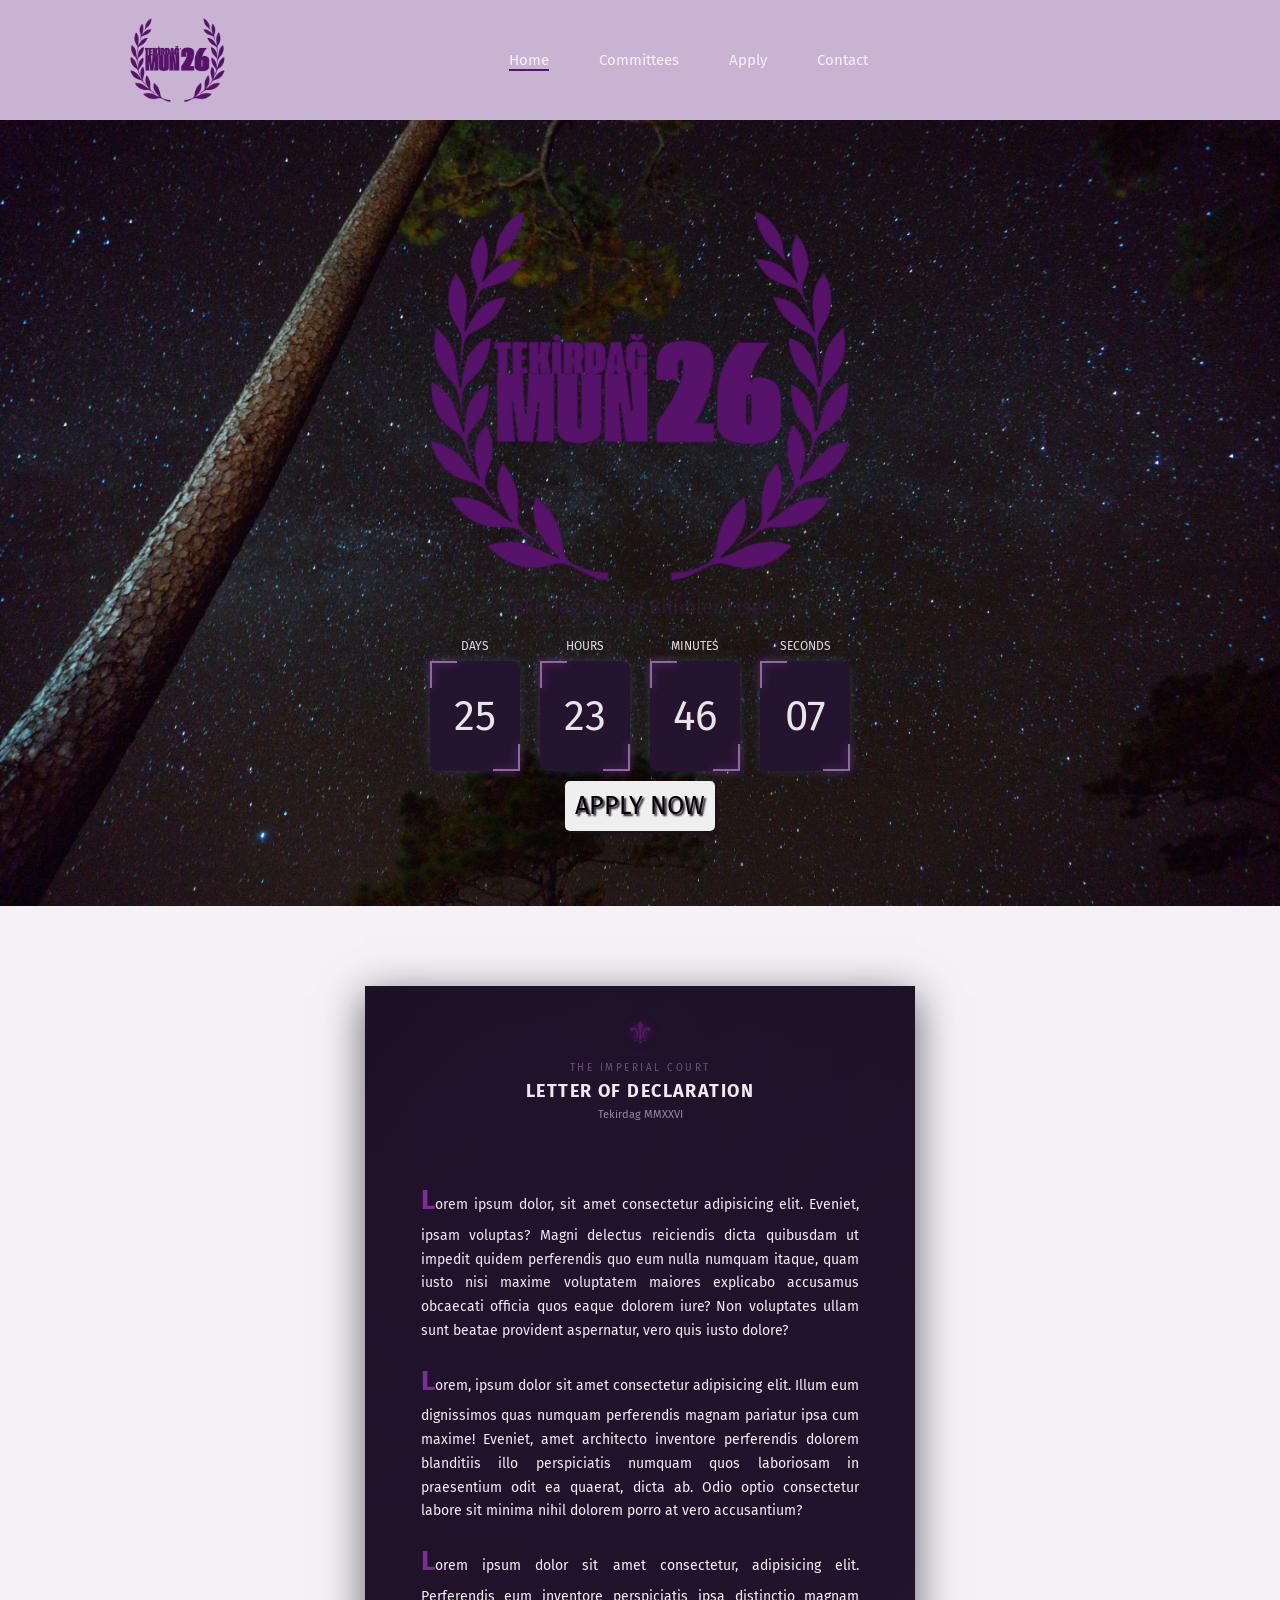
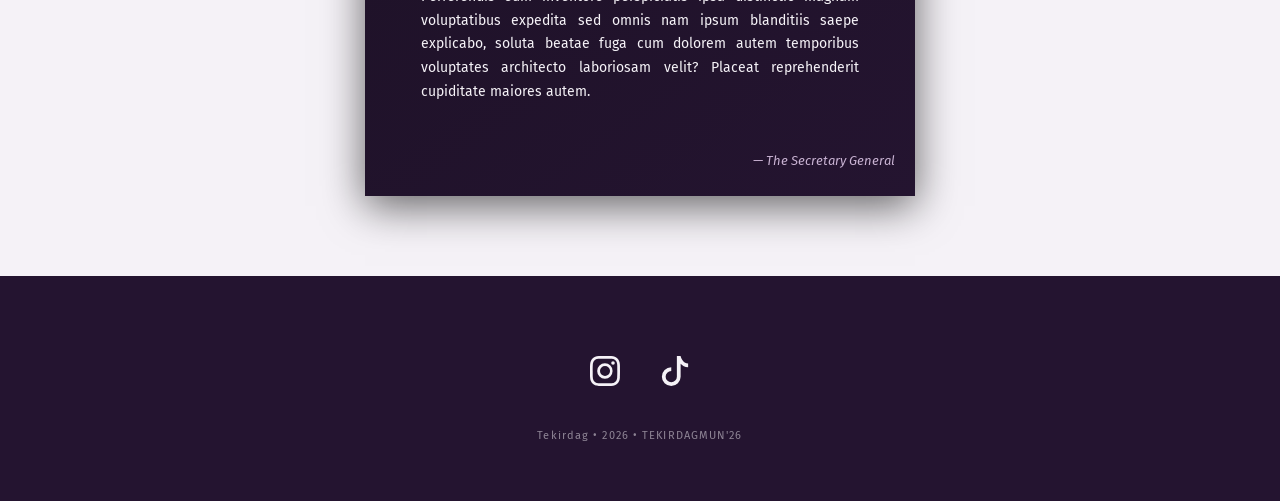
==== index.html @ 944aacf4 "first commit" ====
<!DOCTYPE html>
<html lang="en">
<head>
    <meta charset="UTF-8">
    <meta name="viewport" content="width=device-width, initial-scale=1.0">
    <title>TEKIRDAGMUN'26</title>
    <link rel="stylesheet" href="style/style.css">
    <link rel="icon" href="img/tekirdagmun26_logo.png" type="image/x-icon">
    <style>
    </style>
</head>
<body>
    <!-- Overlay Start -->
     <div class="overlay" id="overlay">

    <div class="overlay-box">

        <button class="close-btn" id="closeOverlay">
            ✕
        </button>

        <h2>İletişim Bilgileri</h2>

        <div class="info">

            <div class="info-item">
                Dolu Kadehi Ters Tut <br>
                📞 +90 555 111 11 <div style="display: none;">x</div> 11
            </div>

            <div class="info-item">
                Redd <br>
                📞 +90 555 222 22 <div style="display: none;">x</div> 22
            </div>

            <div class="info-item">
                Athena <br>
                📞 +90 555 333 33 <div style="display: none;">x</div> 33
            </div>

            <div class="info-item">
                ✉️ tekirdagmun26@gmail.com
            </div>

        </div>

        <iframe class="map" src="https://www.google.com/maps/embed?pb=!1m18!1m12!1m3!1d48207.79104463315!2d27.51683102229058!3d40.95986493508768!2m3!1f0!2f0!3f0!3m2!1i1024!2i768!4f13.1!3m3!1m2!1s0x14b4601d4c18e4e5%3A0xc572e1c0c57cb1b!2zVGVraXJkYcSfLCBTw7xsZXltYW5wYcWfYS9UZWtpcmRhxJ8!5e0!3m2!1str!2str!4v1779213326884!5m2!1str!2str"  style="border:0;" allowfullscreen="" loading="lazy" referrerpolicy="no-referrer-when-downgrade"></iframe>
    </div>

</div>
    <!-- Overlay End -->
     <!-- Header Start -->
     <header>
         <div class="logo">
             <a href="#">
                 <img src="img/tekirdagmun26_logo.png" alt="tekirdagmun_logo" class="tekirdagmun_logo">
                </a>
            </div>
            <nav class="navbar" id="navbar">
                <ul class="navbar_list">
                    <li class="navbar_list_li active"><a href="#">Home</a></li>
                    <li class="navbar_list_li"><a href="#">Committees</a></li>
                    <li class="navbar_list_li"><a href="#">Apply</a></li>
                    <li class="navbar_list_li"  id="openOverlay">Contact</li>
                </ul>
            </nav>
            <div class="buttons">
                <button id="menu_btn">
                    <i class="bi bi-list" >
                        <svg xmlns="http://www.w3.org/2000/svg" width="16" height="16" fill="currentColor" class="bi bi-list" viewBox="0 0 16 16">
                            <path fill-rule="evenodd" d="M2.5 12a.5.5 0 0 1 .5-.5h10a.5.5 0 0 1 0 1H3a.5.5 0 0 1-.5-.5m0-4a.5.5 0 0 1 .5-.5h10a.5.5 0 0 1 0 1H3a.5.5 0 0 1-.5-.5m0-4a.5.5 0 0 1 .5-.5h10a.5.5 0 0 1 0 1H3a.5.5 0 0 1-.5-.5"/>
                        </svg>               
                    </i>
                </button>
            </div>
        </header>
        <!-- Header End -->
         <!-- Home Start -->
        <section class="home_section">
        <div class="home_big_container hidden">
            <div class="home_logo_container">
                <img src="img/tekirdagmun26_logo.png" alt="tekirdagmun_logo">
            </div>
            <div class="home_head_container">
                <span>Tekirdağ Sosyal Bilimler Lisesi</span>
            </div>
            <div class="countdown_container">
                <div class="countdown">
            
                    <div class="unit">
                      <div class="label">DAYS</div>
                      <div class="box" id="days">
                        <span class="num current"></span>
                      </div>
                    </div>
                
                    <div class="unit">
                      <div class="label">HOURS</div>
                      <div class="box" id="hours">
                        <span class="num current"></span>
                      </div>
                    </div>
                
                    <div class="unit">
                      <div class="label">MINUTES</div>
                      <div class="box" id="minutes">
                        <span class="num current"></span>
                      </div>
                    </div>
                
                    <div class="unit">
                      <div class="label">SECONDS</div>
                      <div class="box" id="seconds">
                        <span class="num current"></span>
                      </div>
                    </div>
            
                </div>
            </div>
            <div class="home_apply_container">
                <a href="">
                    <button>
                        APPLY NOW
                    </button>                
                </a>
            </div>
        </div>
    </section>
    <!-- Home End -->
     <!-- Letter Start -->
    <section class="letter_section">
        <div class="letter_big_container hidden">
              <main class="scroll">

    <!-- Seal -->
    <div class="seal">⚜</div>

    <!-- Header -->
    <div class="letter_header">
      <p class="realm">THE IMPERIAL COURT</p>
      <h1>LETTER OF DECLARATION</h1>
      <p class="date">Tekirdag MMXXVI</p>
    </div>

    <!-- Body -->
    <section class="letter_body">
      <p>
        Lorem ipsum dolor, sit amet consectetur adipisicing elit. Eveniet, ipsam voluptas? Magni delectus reiciendis dicta quibusdam ut impedit quidem perferendis quo eum nulla numquam itaque, quam iusto nisi maxime voluptatem maiores explicabo accusamus obcaecati officia quos eaque dolorem iure? Non voluptates ullam sunt beatae provident aspernatur, vero quis iusto dolore?
      </p>

      <p>
        Lorem, ipsum dolor sit amet consectetur adipisicing elit. Illum eum dignissimos quas numquam perferendis magnam pariatur ipsa cum maxime! Eveniet, amet architecto inventore perferendis dolorem blanditiis illo perspiciatis numquam quos laboriosam in praesentium odit ea quaerat, dicta ab. Odio optio consectetur labore sit minima nihil dolorem porro at vero accusantium?
      </p>

      <p>
        Lorem ipsum dolor sit amet consectetur, adipisicing elit. Perferendis eum inventore perspiciatis ipsa distinctio magnam voluptatibus expedita sed omnis nam ipsum blanditiis saepe explicabo, soluta beatae fuga cum dolorem autem temporibus voluptates architecto laboriosam velit? Placeat reprehenderit cupiditate maiores autem.
      </p>
    </section>

    <!-- Signature -->
    <div class="letter_footer">
      <p>— The Secretary General</p>
    </div>

  </main>
        </div>
    </section>
    <!-- Letter End -->
     <!-- Footer Start -->
    <footer class="footer_section">
        <div class="footer_big_container">
            <div class="social_media_container">
                <ul class="footer_list">
                <li class="footer_list_instagram">
                    <a href="#">
                        <i>
                            <svg xmlns="http://www.w3.org/2000/svg" fill="currentColor" class="bi bi-instagram"
                                viewBox="0 0 16 16">
                                <path
                                    d="M8 0C5.829 0 5.556.01 4.703.048 3.85.088 3.269.222 2.76.42a3.9 3.9 0 0 0-1.417.923A3.9 3.9 0 0 0 .42 2.76C.222 3.268.087 3.85.048 4.7.01 5.555 0 5.827 0 8.001c0 2.172.01 2.444.048 3.297.04.852.174 1.433.372 1.942.205.526.478.972.923 1.417.444.445.89.719 1.416.923.51.198 1.09.333 1.942.372C5.555 15.99 5.827 16 8 16s2.444-.01 3.298-.048c.851-.04 1.434-.174 1.943-.372a3.9 3.9 0 0 0 1.416-.923c.445-.445.718-.891.923-1.417.197-.509.332-1.09.372-1.942C15.99 10.445 16 10.173 16 8s-.01-2.445-.048-3.299c-.04-.851-.175-1.433-.372-1.941a3.9 3.9 0 0 0-.923-1.417A3.9 3.9 0 0 0 13.24.42c-.51-.198-1.092-.333-1.943-.372C10.443.01 10.172 0 7.998 0zm-.717 1.442h.718c2.136 0 2.389.007 3.232.046.78.035 1.204.166 1.486.275.373.145.64.319.92.599s.453.546.598.92c.11.281.24.705.275 1.485.039.843.047 1.096.047 3.231s-.008 2.389-.047 3.232c-.035.78-.166 1.203-.275 1.485a2.5 2.5 0 0 1-.599.919c-.28.28-.546.453-.92.598-.28.11-.704.24-1.485.276-.843.038-1.096.047-3.232.047s-2.39-.009-3.233-.047c-.78-.036-1.203-.166-1.485-.276a2.5 2.5 0 0 1-.92-.598 2.5 2.5 0 0 1-.6-.92c-.109-.281-.24-.705-.275-1.485-.038-.843-.046-1.096-.046-3.233s.008-2.388.046-3.231c.036-.78.166-1.204.276-1.486.145-.373.319-.64.599-.92s.546-.453.92-.598c.282-.11.705-.24 1.485-.276.738-.034 1.024-.044 2.515-.045zm4.988 1.328a.96.96 0 1 0 0 1.92.96.96 0 0 0 0-1.92m-4.27 1.122a4.109 4.109 0 1 0 0 8.217 4.109 4.109 0 0 0 0-8.217m0 1.441a2.667 2.667 0 1 1 0 5.334 2.667 2.667 0 0 1 0-5.334" />
                            </svg>
                        </i>
                    </a>
                </li>
                <li class="footer_list_tiktok">
                    <a href="#">
                        <i>
                            <svg xmlns="http://www.w3.org/2000/svg" fill="currentColor" class="bi bi-tiktok"
                                viewBox="0 0 16 16">
                                <path
                                    d="M9 0h1.98c.144.715.54 1.617 1.235 2.512C12.895 3.389 13.797 4 15 4v2c-1.753 0-3.07-.814-4-1.829V11a5 5 0 1 1-5-5v2a3 3 0 1 0 3 3z" />
                            </svg>
                        </i>
                    </a>
                </li>
            </ul>
            </div>
            <div class="footer_text">
                <p class="meta_strip">Tekirdag • 2026 • TEKIRDAGMUN'26</p>
            </div>
        </div>
    </footer>
    <!-- Footer End -->
    <script src="js/countdown.js"></script>
    <script src="js/scroll.js"></script>
    <script src="js/navbar.js"></script>
    <script src="js/home_overlay.js"></script>
</body>
</html>
---- style/style.css ----
@import url('https://fonts.googleapis.com/css2?family=Fira+Sans:ital,wght@0,100;0,200;0,300;0,400;0,500;0,600;0,700;0,800;0,900;1,100;1,200;1,300;1,400;1,500;1,600;1,700;1,800;1,900&display=swap');

:root{
  --main-color: #57136A;

  /* Yazı renkleri */
  --text-primary: #F5F2F7;   /* ana yazı (açık beyaz-mor kırık ton) */
  --text-secondary: #C9B3D3; /* ikincil yazılar */
  --text-muted: #8C6A9B;     /* disabled / açıklamalar */

  /* Arka planlar */
  --bg-primary: #0E0A12;      /* ana dark arka plan */
  --bg-secondary: #1A1022;   /* kartlar / section */
  --bg-tertiary: #241430;    /* hover / highlight alanlar */

  /* Border / detay */
  --border-color: #3A1A45;

  /* Accent türevleri */
  --accent-light: #7A2D94;
  --accent-dark: #3B0D47;
}

* {
    margin: 0;
    padding: 0;
    box-sizing: border-box;
    outline: none;
    border: none;
    text-decoration: none;
    transition: 0.2s ease;
    font-family: "Fira Sans", sans-serif;
}

/* BASE CODE START */

html {
    font-size: 62.5%;
    overflow-x: hidden;
    scroll-padding-top: 9rem;
    scroll-behavior: smooth;
}
html::-webkit-scrollbar {
    width: 0.8rem;
    height: auto;
    background-color: var(--text-secondary);
}

html::-webkit-scrollbar-track {
    background-color: transparent;
}

html::-webkit-scrollbar-thumb {
    border-radius: 3rem;
    background-color: var(--bg-tertiary);
}

body {
    background-color: var(--text-primary);
    color:var(--border-color);
    overflow-x: hidden;
}

a {
    color: var(--text-primary);
    text-decoration: none;
}

section {
    padding: 3.5rem 7%;
}

/* BASE CODE END */
/* Scroll Animation Start */
.hidden{
    opacity:0;

    transform:
    translateY(100px);

    transition:
    opacity 1s ease,
    transform 1s ease;
}

.show{
    opacity:1;

    transform:
    translateY(0);
}
/* Scroll Animation End */
/* Header Code Start*/

header .logo:hover .tekirdagmun_logo{
    opacity: 0.9;
}

header {
    background-color: var(--text-secondary);
    width: 100vw;
    height: 12rem;
    display: flex;
    align-items: center;
    justify-content: space-around;
    position: static;
    z-index: 1000;
}
header .logo a {
    display: flex;
    align-items: center;
    gap: 1rem;
    text-decoration: none;
}

header .logo .tekirdagmun_logo {
    height: 9rem;
    display: block;
}

header .navbar ul li {
    list-style: none;
    font-size: 1.5rem;
    margin: 4rem 2.5rem 4rem 2.5rem;
}

header .navbar ul {
    display: flex;
    align-items: center;
    justify-content: center;
}

header .navbar .navbar_list_li {
    position: relative;
    color: var(--text-primary);
    display: inline-block;
    cursor: pointer;
}

header .navbar .navbar_list_li::after{
    content: "";
    position: absolute;
    left: 0;
    bottom: -2px;
    width: 100%;
    height: 2px;
    background: var(--main-color);

    transform: scaleX(0);
    transform-origin: left;
    transition: transform 0.3s ease;
}
header .navbar .navbar_list_li:hover::after,
header .navbar .navbar_list_li.active::after {
    transform: scaleX(1);
}

header .buttons button {
    z-index: 101;
    color: var(--bg-color);
    cursor: pointer;
    font-size: 2.5rem;
    margin: auto;
    background-color: transparent;
    display: none;
}
/* Home Section Start */
.home_section{
    min-height:   calc(100vh - 11.4rem);
    display: flex;
    flex-direction: column;
    align-items: top;
    justify-content: center;
    background-image: url(/img/arkaplan.jpg);
    background-size: cover;
    background-position: top;
    background-repeat: no-repeat;
    z-index: 2;
}
.home_section .home_big_container .home_logo_container{
    display: flex;
    align-items: center;
    justify-content: center;
}
.home_section .home_big_container .home_logo_container img{
    height: 40rem;
}
.home_section .home_big_container .home_head_container{
    text-align: center;
    font-size: 2rem;
    opacity: 0.6;
}
.home_section .home_big_container .home_apply_container{
    display: flex;
    color: var(--text-muted);
    margin-top: 1rem;
    justify-content: center;
    align-items: center;
}
.home_section .home_big_container .home_apply_container button{
    padding: 1rem;
    cursor: pointer;
    text-shadow: 2px 2px 2px var(--bg-secondary);
    box-shadow: 2px 2px 2px var(--bg-secondary);
    font-size: 2.5rem;
    border-radius: 0.5rem;
}
.home_section .home_big_container .home_apply_container button:hover{
    text-shadow: none;
    box-shadow: none;
}





/* Home Section End */
/* Countdown Start */
.countdown {
  display: flex;
  gap: 2rem;
  justify-content: center;
  margin-top: 2rem;
}

.unit {
  text-align: center;
}

.label {
  color: var(--text-primary);
  font-size: 1.2rem;
  opacity: 0.9;
  margin-bottom: 0.8rem;
}

.box {
  width: 9rem;
  height: 11rem;
  position: relative;

  display: flex;
  align-items: center;
  justify-content: center;

  font-size: 4.2rem;
  font-family: monospace;
  color: #e6e6e6;

  background: var(--bg-tertiary);
  border-radius: 0.8rem;

  box-shadow:
    0 0 10px rgba(120, 200, 255, 0.12),
    0 0 25px rgba(120, 200, 255, 0.06);
}

.box::before {
    content: "";
    position: absolute;
    top: 0;
    left: 0;
    
    width: 2.5rem;
    height: 2.5rem;
    
    border-top: 0.2rem solid var(--text-muted);
    border-left: 0.2rem solid var(--text-muted);
    
    filter: drop-shadow(0 0 4px var(--accent-light));
}

.box::after {
    content: "";
    position: absolute;
    bottom: 0;
    right: 0;
    
    width: 2.5rem;
    height: 2.5rem;
    
  border-bottom: 0.2rem solid var(--text-muted);
  border-right: 0.2rem solid var(--text-muted);
  
  filter: drop-shadow(0 0 4px var(--accent-light));
}

.box:hover {
  box-shadow:
    0 0 15px rgba(120, 200, 255, 0.25),
    0 0 40px rgba(120, 200, 255, 0.15),
    inset 0 0 10px rgba(255, 255, 255, 0.05);
}

.num {
  position: absolute;
  width: 100%;
  text-align: center;
}

.num.out {
  animation: outAnim 0.35s forwards;
}

.num.in {
  animation: inAnim 0.35s forwards;
}

@keyframes outAnim {
  0% { transform: translateY(0); opacity: 1; }
  100% { transform: translateY(40px); opacity: 0; }
}

@keyframes inAnim {
  0% { transform: translateY(-40px); opacity: 0; }
  100% { transform: translateY(0); opacity: 1; }
}
/* Countdown End */
/* Letter Start */
/* Scroll / parchment sheet */
.letter_big_container{
    color: var(--text-primary);
    min-height: 100vh;
    z-index: 2;
        display: flex;
        flex-direction: column;
    align-items: center;
    justify-content: center;
}
/* .letter_big_container{
    display: flex;
        flex-direction: column;
    align-items: center;
    justify-content: center;
} */

/* Scroll / letter container */
.scroll {
  width: 100%;
  max-width: 50%;
  margin: 2rem;
  padding: 2.8rem 2rem;

  background: linear-gradient(
    145deg,
    var(--bg-secondary),
    var(--bg-tertiary)
  );

  border: 0.1rempx solid var(--border-color);
  box-shadow: 0 1rem 4rem rgba(0, 0, 0, 0.6);
  position: relative;

  color: var(--text-primary);
}

/* subtle aging texture */
.scroll::before {
  content: "";
  position: absolute;
  inset: 0;
  background: radial-gradient(
    circle at 30% 20%,
    rgba(122, 45, 148, 0.15),
    transparent 60%
  );
  opacity: 0.4;
  pointer-events: none;
}

/* Seal */
.seal {
  text-align: center;
  font-size: 3.2rem;
  margin-bottom: 1rem;
  color: var(--main-color);
  text-shadow: 0 0 1rem rgba(122, 45, 148, 0.4);
}

/* Header */
.letter_header {
  text-align: center;
  margin-bottom: 2rem;
}

.realm {
  font-size: 1rem;
  letter-spacing: 0.25em;
  opacity: 0.7;
  color: var(--text-muted);
}

h1 {
  font-size: 1.8rem;
  margin: 0.6rem 0;
  letter-spacing: 0.08em;
  text-transform: uppercase;
  color: var(--text-primary);
}

.date {
  font-size: 1.1rem;
  opacity: 0.7;
  color: var(--text-secondary);
}

/* Body text */
.letter_body p {
  font-size: 1.4rem;
  line-height: 1.7;
  margin-bottom: 1.4rem;
  text-align: justify;

  color: var(--text-primary);
}

/* First letter drop */
.letter_body p:first-letter {
  font-size: 2.8rem;
  font-weight: bold;
  color: var(--accent-light);
}

/* Footer signature */
.letter_footer {
  margin-top: 2.rem;
  text-align: right;
  font-style: italic;
  font-size: 1.3rem;

  color: var(--text-secondary);
}
/* Letter End */
/* Footer Start */
.footer_section{
    position: static;
    color: var(--text-primary);
    background-color: var(--bg-tertiary);
    min-height: 25vh;
    z-index: 2;
    display: flex;
    align-items: center;
    justify-content: center;
}
.footer_section .footer_big_container{
    display: flex;
    align-items: center;
    flex-direction: column;
    justify-content: center;
}
footer .footer_list {
    padding: 3rem 3rem;
    list-style-type: none;
    display: flex;
    align-items: center;
    justify-content: center;
}

footer .footer_list .footer_list_instagram svg {
    cursor: pointer;
    color: var(--text-color);
    width: 3rem;
    margin: 0 2rem;
}

footer .footer_list .footer_list_tiktok svg {
    cursor: pointer;
    color: var(--text-color);
    width: 3rem;
    margin: 0 2rem;
}

footer .footer_list .footer_list_instagram svg:hover,
footer .footer_list .footer_list_tiktok svg:hover {
    opacity: 0.7;
}
.footer_big_container .footer_text .meta_strip{
  text-align: center;
  font-size: 1.1rem;
  opacity: 0.5;
  letter-spacing: 0.1em;
  padding: 1rem 0;
}
/* Foote End */

/* Overlay Start */
/* OVERLAY */

.overlay{
    position:fixed;
    inset:0;
    z-index: 1000000000000000;
    background:rgba(0,0,0,0.25);
    backdrop-filter:blur(8px);

    display:flex;
    justify-content:center;
    align-items:center;

    opacity:0;
    visibility:hidden;

    transition:0.35s;
}

/* ACTIVE */

.overlay.active{
    opacity:1;
    visibility:visible;
}

/* BOX */

.overlay-box{
    width:90%;
    max-width:70rem;

    background:rgba(255,255,255,0.92);

    border-radius:2.4rem;

    padding:3rem;

    position:relative;

    box-shadow:
    0 1rem 4rem rgba(0,0,0,0.2);

    animation:popup 0.35s ease;
}

@keyframes popup{

    from{
        transform:scale(0.8);
        opacity:0;
    }

    to{
        transform:scale(1);
        opacity:1;
    }
}

/* CLOSE */

.close-btn{
    position:absolute;
    top:1.8rem;
    right:1.8rem;

    width:3.8rem;
    height:3.8rem;

    border:none;
    border-radius:50%;

    background:#57136A;
    color:white;

    font-size:1.8rem;
    cursor:pointer;

    transition:0.3s;
}

.close-btn:hover{
    transform:rotate(90deg) scale(1.1);
}

/* CONTENT */

.overlay-box h2{
    color:#57136A;
    margin-bottom:2rem;
}

.info{
    display:flex;
    flex-direction:column;
    gap:1.4rem;

    margin-bottom:2.4rem;
}

.info-item{
    padding:1.4rem;
    background:#f3f3f3;
    border-radius:1.4rem;

    color:#333;
    font-size:1.5rem;
}

/* MAP */

.map{
    width:100%;
    height:30rem;

    border:none;
    border-radius:1.8rem;
}
/* Overlay End */

/* ========================================================= */
/* =================== RESPONSIVE DESIGN =================== */
/* ========================================================= */

@media (max-width: 1200px){

  html{
    font-size: 58%;
  }

  .scroll{
    max-width: 70%;
  }

  .home_section .home_big_container .home_logo_container img{
    height: 32rem;
  }

}

/* ========================================================= */
@media (max-width: 992px){

    header{
        position:sticky;
        justify-content: space-evenly;
        top: 0;
        left: 0;
    }

    header .buttons button{
        display: flex;
        align-items: center;
        justify-content: center;
        background: transparent;
        color: var(--text-primary);

        font-size: 3rem;
        cursor: pointer;
    }

    header .buttons button svg{
        width: 3.5rem;
        height: 3.5rem;
    }

    header .navbar{
        position: absolute;

        top: 100%;
        right: 20%;

        width: 28rem;

        background: var(--bg-secondary);

        border: 0.1rem solid var(--border-color);

        border-radius: 1.6rem;

        overflow: hidden;

        opacity: 0;
        visibility: hidden;

        transform: translateY(-10px);

        transition: 0.3s ease;
    }

    header .navbar.active{
        opacity: 1;
        visibility: visible;

        transform: translateY(0);
    }

    header .navbar .navbar_list{
        flex-direction: column;
        align-items: flex-start;
    }

    header .navbar .navbar_list li{
        width: 100%;
        margin: 0;
    }

    header .navbar .navbar_list .navbar_list_li{
        display: block;

        width: 100%;

        padding: 1.6rem 2rem;

        border-bottom:
        0.1rem solid rgba(255,255,255,0.05);
    }

    header .navbar .navbar_list .navbar_list_li a{
        display: block;
        width: 100%;
    }

}
@media (max-width: 992px){

  html{
    font-size: 55%;
  }

  section{
    padding: 3rem 4%;
  }


  /* HOME */

  .home_section{
    min-height: auto;
    padding-top: 5rem;
    padding-bottom: 5rem;

    background-position: center;
  }

  .home_section .home_big_container .home_logo_container img{
    height: 26rem;
  }

  .home_section .home_big_container .home_head_container{
    font-size: 1.7rem;
  }

  /* COUNTDOWN */

  .countdown{
    flex-wrap: wrap;
    gap: 1.5rem;
  }

  .box{
    width: 8rem;
    height: 10rem;

    font-size: 3.5rem;
  }

  /* LETTER */

  .scroll{
    max-width: 90%;
    padding: 2.4rem 1.8rem;
  }

  .letter_body p{
    font-size: 1.5rem;
  }

  /* FOOTER */

  footer .footer_list{
    flex-wrap: wrap;
    gap: 1rem;
  }

}

/* ========================================================= */

@media (max-width: 768px){

  html{
    font-size: 52%;
  }

  header{
    height: 10rem;
  }

  header .logo .tekirdagmun_logo{
    height: 7rem;
  }

  /* HOME */

  .home_section .home_big_container .home_logo_container img{
    height: 22rem;
  }

  .home_section .home_big_container .home_head_container{
    font-size: 1.5rem;
    padding: 0 1rem;
  }

  .home_section .home_big_container .home_apply_container button{
    width: 100%;

    font-size: 2rem;
  }

  /* COUNTDOWN */

  .countdown{
    gap: 1rem;
  }

  .box{
    width: 7rem;
    height: 8.5rem;

    font-size: 3rem;
  }

  .label{
    font-size: 1rem;
  }

  /* LETTER */

  .seal{
    font-size: 2.5rem;
  }

  h1{
    font-size: 1.6rem;
  }

  .realm,
  .date{
    font-size: 1rem;
  }

  .letter_body p{
    font-size: 1.35rem;
    line-height: 1.8;
  }

  /* OVERLAY */

  .overlay-box{
    width: 92%;

    padding: 2.2rem;
  }

  .map{
    height: 24rem;
  }

}

/* ========================================================= */

@media (max-width: 576px){

  html{
    font-size: 50%;
  }

  section{
    padding: 2.5rem 3%;
  }

  header{
    height: 9rem;
  }

  header .logo .tekirdagmun_logo{
    height: 6rem;
  }

  header .navbar{
    width: 100%;
    right: 0;
    border-radius: 0;
  }

  /* HOME */

  .home_section .home_big_container .home_logo_container img{
    height: 18rem;
  }

  .home_section .home_big_container .home_head_container{
    font-size: 1.3rem;
  }

  .home_section .home_big_container .home_apply_container{
    width: 100%;
  }

  .home_section .home_big_container .home_apply_container button{
    width: 100%;
    padding: 1.2rem;

    font-size: 1.8rem;
  }

  /* COUNTDOWN */
  .countdown{
    flex-wrap: nowrap;
  }
  .unit{
    width: 100%;
  }

  .box{
    margin: auto;
  }

  /* LETTER */

  .scroll{
    max-width: 100%;
    margin: 1rem 0;
    border-radius: 1.4rem;
  }

  .letter_body p{
    text-align: left;
  }

  /* FOOTER */

  .footer_section{
    padding: 3rem 1rem;
  }

  .footer_big_container .footer_text .meta_strip{
    font-size: 1rem;
  }

  /* OVERLAY */

  .overlay-box{
    padding: 2rem 1.6rem;
    border-radius: 1.8rem;
  }

  .info-item{
    font-size: 1.3rem;
  }

  .map{
    height: 20rem;
  }

}

/* ========================================================= */

@media (max-width: 400px){

  html{
    font-size: 47%;
  }

  .countdown{
    gap: 0.8rem;
  }

  .box{
    width: 6.5rem;
    height: 8rem;

    font-size: 2.7rem;
  }

  .home_section .home_big_container .home_logo_container img{
    height: 15rem;
  }

  .scroll{
    padding: 2rem 1.4rem;
  }

}
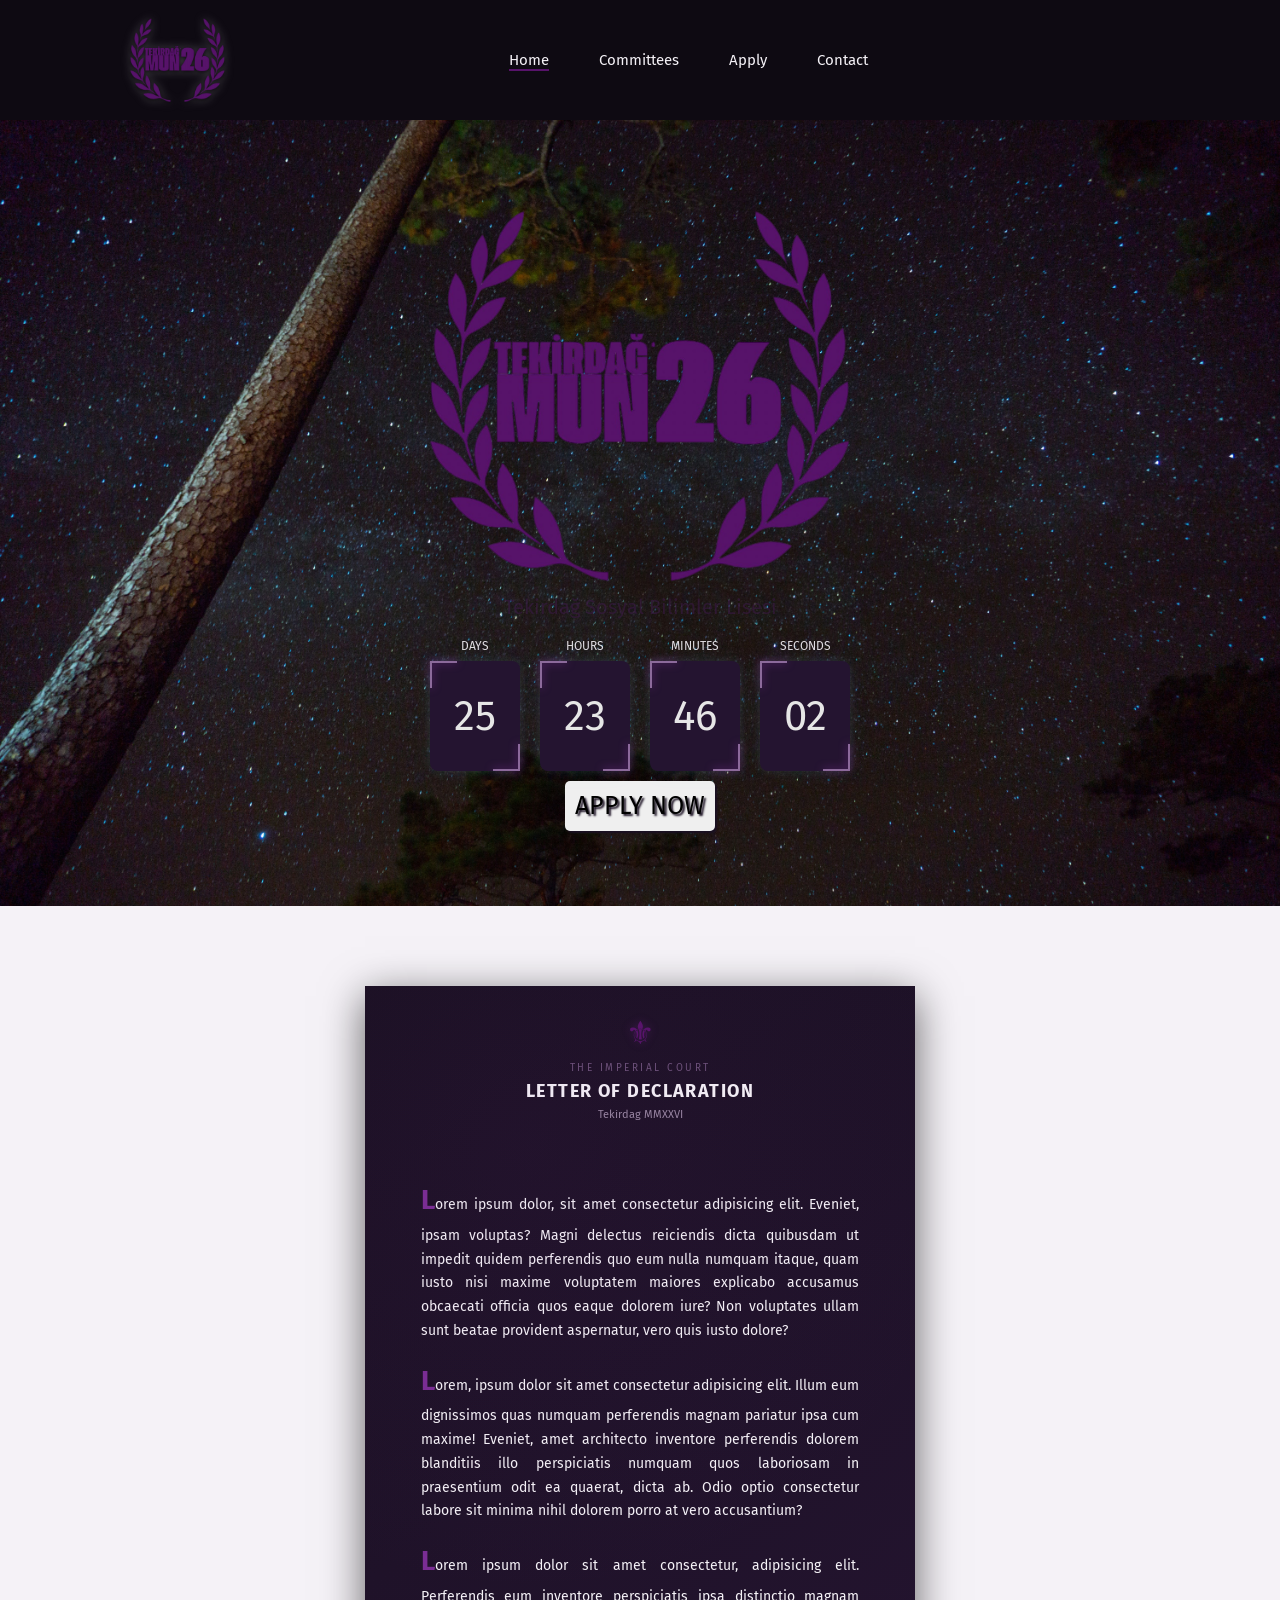
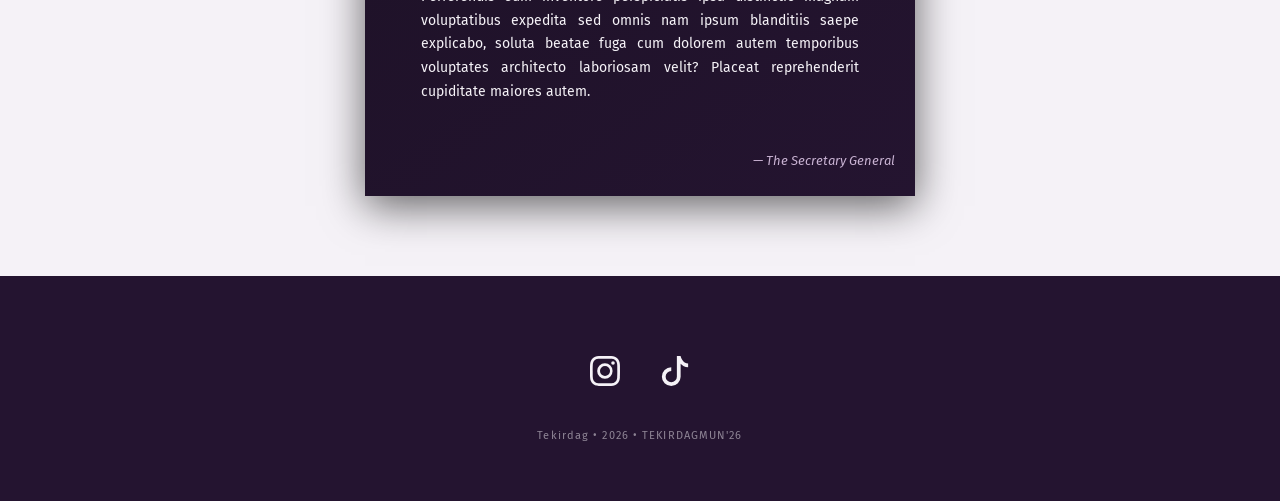
==== commit 526e162a: "apply komite yapıldı" ====
--- a/index.html
+++ b/index.html
@@ -6,8 +6,6 @@
     <title>TEKIRDAGMUN'26</title>
     <link rel="stylesheet" href="style/style.css">
     <link rel="icon" href="img/tekirdagmun26_logo.png" type="image/x-icon">
-    <style>
-    </style>
 </head>
 <body>
     <!-- Overlay Start -->
@@ -52,15 +50,15 @@
      <!-- Header Start -->
      <header>
          <div class="logo">
-             <a href="#">
+             <a href="index.html">
                  <img src="img/tekirdagmun26_logo.png" alt="tekirdagmun_logo" class="tekirdagmun_logo">
                 </a>
             </div>
             <nav class="navbar" id="navbar">
                 <ul class="navbar_list">
-                    <li class="navbar_list_li active"><a href="#">Home</a></li>
-                    <li class="navbar_list_li"><a href="#">Committees</a></li>
-                    <li class="navbar_list_li"><a href="#">Apply</a></li>
+                    <li class="navbar_list_li active"><a href="index.html">Home</a></li>
+                    <li class="navbar_list_li"><a href="committees.html">Committees</a></li>
+                    <li class="navbar_list_li"><a href="apply.html">Apply</a></li>
                     <li class="navbar_list_li"  id="openOverlay">Contact</li>
                 </ul>
             </nav>
@@ -118,7 +116,7 @@
                 </div>
             </div>
             <div class="home_apply_container">
-                <a href="">
+                <a href="apply.html">
                     <button>
                         APPLY NOW
                     </button>                
--- a/style/style.css
+++ b/style/style.css
@@ -97,7 +97,7 @@
 }
 
 header {
-    background-color: var(--text-secondary);
+    background-color: var(--bg-primary);
     width: 100vw;
     height: 12rem;
     display: flex;
@@ -111,11 +111,15 @@
     align-items: center;
     gap: 1rem;
     text-decoration: none;
+      filter:     
+    drop-shadow(0 1px 2px rgba(0, 0, 0, 0.9))
+    drop-shadow(0 0 4px rgba(245, 242, 247, 0.25));
 }
 
 header .logo .tekirdagmun_logo {
     height: 9rem;
     display: block;
+    filter: drop-shadow();
 }
 
 header .navbar ul li {
@@ -603,6 +607,375 @@
     border-radius:1.8rem;
 }
 /* Overlay End */
+/* Apply Start */
+
+.apply_section{
+  min-height: calc(100vh - 11.4rem);
+  display:flex;
+  flex-direction:column;
+  align-items:center;
+  justify-content:center;
+  z-index:2;
+}
+
+.apply_section .apply_big_container .apply_first_list{
+  list-style:none;
+  display:flex;
+  justify-content:center;
+  align-items:center;
+  gap:10rem;
+}
+
+
+
+.apply_card{
+  width:32rem;
+  height: 50rem;
+  padding:2.4rem;
+  background:linear-gradient(145deg,#1A1022,#0E0A12);
+  border:1px solid #3A1A45;
+  border-radius:18px;
+  color:#F5F2F7;
+  font-family:Arial;
+  display: flex;
+  flex-direction: column;
+  align-items: center;
+  justify-content: center;
+}
+
+.apply_card .card_content .card_title{
+  font-size: 3rem;
+  text-align: center;
+}
+.apply_card .card_content .card_desc{
+ font-size: 1.8rem;
+ text-align: center;
+}
+.card_desc{ color:#C9B3D3; }
+
+/* .card_meta{
+  margin-top:1.5rem;
+  font-size:0.85rem;
+  color:#8C6A9B;
+  display:flex;
+  justify-content:space-between;
+} */
+
+/* SEAL BUTTON */
+.seal_button{
+  margin-top:1.8rem;
+  display:flex;
+  flex-direction:column;
+  align-items:center;
+  justify-content:center;
+
+  height:7rem;
+  border-radius:1.2rem;
+
+  border:0.1rem solid #7A2D94;
+  color:#F5F2F7;
+  text-decoration:none;
+
+  position:relative;
+  overflow:hidden;
+
+  background: radial-gradient(
+    circle,
+    rgba(122,45,148,0.25),
+    rgba(10,5,15,0.8)
+  );
+
+  cursor:pointer;
+}
+
+/* SEAL LAYER */
+.seal_button::before{
+  content:"";
+  position:absolute;
+  inset:0;
+  background:rgba(122,45,148,0.35);
+  backdrop-filter:blur(15px);
+  transition:0.6s ease;
+}
+
+/* DEFAULT SEALED */
+.seal_button.sealed::before{
+  opacity:1;
+}
+
+/* OPEN STATE */
+.seal_button.unsealed::before{
+  animation:sealBreak 0.8s ease forwards;
+}
+
+@keyframes sealBreak{
+  0%{opacity:1; transform:scale(1);}
+  40%{transform:scale(1.2) rotate(6deg);}
+  100%{opacity:0; transform:scale(1.6) rotate(20deg);}
+}
+
+.seal_icon{
+  font-size:1.6rem;
+  z-index:2;
+}
+/* Apply End */
+
+/* Committees Start */
+/* ── SECTION ── */
+    .committees_section {
+      padding: 4rem 5%;
+      min-height: calc(100vh - 12rem);
+        background:
+    radial-gradient(
+      circle at center,
+      rgba(122, 45, 148, 0.18) 0%,
+      rgba(14, 10, 18, 1) 60%
+    ),
+    linear-gradient(
+      180deg,
+      var(--bg-secondary),
+      var(--bg-primary)
+    );
+    }
+ 
+    .section-label {
+      text-align: center;
+      font-size: 2rem;
+      letter-spacing: .22em;
+      color: var(--text-primary);
+      margin-bottom: 3.5rem;
+      opacity: .8;
+    }
+ 
+    /* ── SHELF ── */
+    .shelf-wrap {
+      margin-bottom: 3rem;
+    }
+ 
+    .shelf-plank {
+      display: flex;
+      align-items: flex-end;
+      gap: 5px;
+      padding: 0 2rem 0;
+      min-height: 170px;
+      background: linear-gradient(90deg, #1a0e20 0%, #241430 50%, #1a0e20 100%);
+      border-radius: 4px 4px 0 0;
+      position: relative;
+      flex-wrap: nowrap;
+      overflow: visible;
+    }
+ 
+    /* wood grain overlay */
+    .shelf-plank::before {
+      content: "";
+      position: absolute;
+      inset: 0;
+      background: repeating-linear-gradient(
+        90deg,
+        transparent 0px, transparent 28px,
+        rgba(0,0,0,.07) 28px, rgba(0,0,0,.07) 29px
+      );
+      border-radius: 4px 4px 0 0;
+      pointer-events: none;
+    }
+ 
+    /* bottom plank */
+    .shelf-plank::after {
+      content: "";
+      position: absolute;
+      bottom: 0; left: 0; right: 0;
+      height: 14px;
+      background: linear-gradient(180deg, #3d1f4a, #2a1235);
+      border-radius: 0 0 4px 4px;
+      box-shadow: 0 6px 18px rgba(0,0,0,.65);
+    }
+ 
+    /* ── BOOK ── */
+    .book {
+      position: relative;
+      cursor: pointer;
+      display: flex;
+      align-items: flex-end;
+      justify-content: center;
+      border-radius: 3px 6px 6px 3px;
+      transform-origin: bottom center;
+      transition: transform .25s ease, filter .2s;
+      will-change: transform;
+      overflow: hidden;
+      flex-shrink: 0;
+      margin-bottom: 14px;
+    }
+ 
+    .book:hover { transform: translateY(-14px) scale(1.05); filter: brightness(1.18); }
+ 
+    .book-spine-title {
+      writing-mode: vertical-rl;
+      text-orientation: mixed;
+      transform: rotate(180deg);
+      font-size: 11px;
+      font-weight: 600;
+      letter-spacing: .06em;
+      color: rgba(255,255,255,.92);
+      text-align: center;
+      padding: 10px 0;
+      opacity: .88;
+      transition: opacity .2s;
+      text-shadow: 0 1px 3px rgba(0,0,0,.55);
+      max-height: 88%;
+      overflow: hidden;
+      z-index: 2;
+      position: relative;
+    }
+ 
+    .book:hover .book-spine-title { opacity: 1; }
+ 
+    /* shine & shadow */
+    .book-shine {
+      position: absolute; top: 0; left: 0;
+      width: 28%; height: 100%;
+      background: linear-gradient(90deg, rgba(255,255,255,.13), transparent);
+      pointer-events: none;
+      border-radius: 2px 0 0 2px;
+    }
+    .book-shadow {
+      position: absolute; top: 0; right: 0;
+      width: 9px; height: 100%;
+      background: rgba(0,0,0,.38);
+      pointer-events: none;
+    }
+    /* top edge */
+    .book-top {
+      position: absolute; top: 0; left: 0; right: 0;
+      height: 4px;
+      background: rgba(255,255,255,.08);
+      pointer-events: none;
+    }
+ 
+    /* ── BOOK COLORS ── */
+    .bc1  { background: linear-gradient(170deg,#6B1580,#3B0D47); }
+    .bc2  { background: linear-gradient(170deg,#1a4a6b,#0a2540); }
+    .bc3  { background: linear-gradient(170deg,#2d6b1a,#0f3208); }
+    .bc4  { background: linear-gradient(170deg,#6b3a1a,#3a1a08); }
+    .bc5  { background: linear-gradient(170deg,#6b1a3a,#3a0820); }
+    .bc6  { background: linear-gradient(170deg,#1a3a6b,#0a1a3a); }
+    .bc7  { background: linear-gradient(170deg,#4a1a6b,#200a3a); }
+    .bc8  { background: linear-gradient(170deg,#1a6b5a,#083a2e); }
+    .bc9  { background: linear-gradient(170deg,#6b5a1a,#3a2e08); }
+    .bc10 { background: linear-gradient(170deg,#6b1a1a,#3a0808); }
+    .bc11 { background: linear-gradient(170deg,#1a5a6b,#082a3a); }
+    .bc12 { background: linear-gradient(170deg,#5a6b1a,#2a3a08); }
+ 
+    /* decorative (non-clickable) filler books */
+    .book-deco {
+      cursor: default !important;
+      opacity: .28;
+    }
+    .book-deco:hover { transform: none !important; filter: none !important; }
+ 
+    /* ── OVERLAY ── */
+    .bk-overlay {
+      position: fixed; inset: 0; z-index: 99999;
+      background: rgba(0,0,0,.72);
+      backdrop-filter: blur(7px);
+      display: flex; align-items: center; justify-content: center;
+      opacity: 0; visibility: hidden;
+      transition: .3s ease;
+    }
+    .bk-overlay.active { opacity: 1; visibility: visible; }
+ 
+    .bk-modal {
+      width: 92%; max-width: 660px; max-height: 88vh;
+      overflow-y: auto;
+      background: linear-gradient(145deg, #1A1022, #0E0A12);
+      border: 1px solid #3A1A45;
+      border-radius: 18px;
+      padding: 2.2rem;
+      position: relative;
+      animation: bookOpen .4s ease forwards;
+      color: var(--accent-light);
+    }
+    .bk-modal::-webkit-scrollbar { width: 5px; }
+    .bk-modal::-webkit-scrollbar-thumb { background: var(--border); border-radius: 10px; }
+ 
+    @keyframes bookOpen {
+      from { transform: rotateY(-18deg) scale(.87); opacity: 0; }
+      to   { transform: rotateY(0deg)  scale(1);    opacity: 1; }
+    }
+ 
+    .bk-close {
+      position: absolute; top: 1.1rem; right: 1.1rem;
+      width: 34px; height: 34px; border-radius: 50%;
+      background: var(--main); color: #fff;
+      border: none; cursor: pointer;
+      font-size: 15px;
+      display: flex; align-items: center; justify-content: center;
+      transition: .25s;
+    }
+    .bk-close:hover { transform: rotate(90deg) scale(1.1); }
+ 
+    .bk-header { display: flex; gap: 1.4rem; align-items: flex-start; margin-bottom: 1.6rem; }
+ 
+    .bk-cover {
+      width: 86px; min-width: 86px; height: 116px;
+      border-radius: 4px 9px 9px 4px;
+      overflow: hidden; position: relative; flex-shrink: 0;
+      display: flex; align-items: center; justify-content: center;
+      font-size: 2.6rem;
+    }
+    .bk-cover img { width: 100%; height: 100%; object-fit: cover; }
+ 
+    .bk-meta { flex: 1; }
+    .bk-committee-tag {
+      font-size: 10px; letter-spacing: .2em;
+      color: var(--tm); margin-bottom: .35rem; text-transform: uppercase;
+    }
+    .bk-title { font-size: 1.5rem; font-weight: 700; color: var(--tp); margin-bottom: .5rem; line-height: 1.3; }
+    .bk-subtitle { font-size: 12px; color: var(--ts); line-height: 1.55; }
+ 
+    .bk-divider { height: 1px; background: var(--border); margin: 1.3rem 0; }
+ 
+    .bk-badges { display: flex; flex-wrap: wrap; gap: .5rem; margin-bottom: 1rem; }
+    .bk-badge {
+      padding: .26rem .75rem;
+      border-radius: 20px;
+      font-size: 10px; font-weight: 600; letter-spacing: .07em;
+      background: rgba(87,19,106,.3); color: var(--ts);
+      border: 1px solid var(--border);
+    }
+ 
+    .bk-desc { font-size: 13px; line-height: 1.78; color: var(--ts); margin-bottom: 1.6rem; }
+ 
+    .bk-footer { display: flex; gap: .8rem; flex-wrap: wrap; }
+    .bk-btn {
+      padding: .65rem 1.5rem;
+      border-radius: 9px; font-size: 12px; font-weight: 600;
+      cursor: pointer; letter-spacing: .04em;
+      transition: .2s; border: 1px solid #7A2D94;
+      text-decoration: none;
+      display: inline-flex; align-items: center; gap: .4rem;
+    }
+    .bk-btn-primary {
+      background: radial-gradient(circle, rgba(122,45,148,.35), rgba(10,5,15,.8));
+      color: var(--tp);
+    }
+    .bk-btn-primary:hover { background: var(--main); border-color: var(--main); }
+    .bk-btn-ghost {
+      background: transparent; color: var(--ts); border-color: var(--border);
+    }
+    .bk-btn-ghost:hover { background: var(--bg3); color: var(--tp); }
+ 
+    /* ── RESPONSIVE ── */
+    @media (max-width: 768px) {
+      .committees_section { padding: 3rem 3%; }
+      .shelf-plank { gap: 3px; padding: 0 1rem 0; min-height: 130px; }
+      .bk-modal { padding: 1.6rem; }
+      .bk-cover { width: 68px; min-width: 68px; height: 92px; }
+      .bk-title { font-size: 1.3rem; }
+    }
+    @media (max-width: 480px) {
+      .shelf-plank { gap: 2px; padding: 0 0.5rem 0; min-height: 110px; }
+    }
+/* Committees End */
 
 /* ========================================================= */
 /* =================== RESPONSIVE DESIGN =================== */
@@ -623,13 +996,28 @@
   }
 
 }
+/* ========================================================= */
+
+@media (max-width: 1024px){
+
+  .apply_section .apply_big_container .apply_first_list{
+    gap: 5rem;
+    flex-wrap: wrap;
+  }
+
+  .apply_card{
+    width: 28rem;
+    height: 45rem;
+  }
+
+}
 
 /* ========================================================= */
 @media (max-width: 992px){
 
     header{
         position:sticky;
-        justify-content: space-evenly;
+        justify-content: space-around;
         top: 0;
         left: 0;
     }
@@ -722,7 +1110,6 @@
   /* HOME */
 
   .home_section{
-    min-height: auto;
     padding-top: 5rem;
     padding-bottom: 5rem;
 
@@ -730,7 +1117,7 @@
   }
 
   .home_section .home_big_container .home_logo_container img{
-    height: 26rem;
+    height: 35rem;
   }
 
   .home_section .home_big_container .home_head_container{
@@ -790,7 +1177,7 @@
   /* HOME */
 
   .home_section .home_big_container .home_logo_container img{
-    height: 22rem;
+    height: 30rem;
   }
 
   .home_section .home_big_container .home_head_container{
@@ -853,8 +1240,37 @@
     height: 24rem;
   }
 
-}
-
+
+  .apply_section{
+    align-items: center;
+    padding: 2rem 1rem;
+  }
+
+  .apply_section .apply_big_container .apply_first_list{
+    flex-direction: column;
+    gap: 3rem;
+  }
+
+  .apply_card{
+    width: 90%;
+    max-width: 32rem;
+    height: auto;
+    padding: 2rem;
+  }
+
+  .apply_card .card_content .card_title{
+    font-size: 2.4rem;
+  }
+
+  .apply_card .card_content .card_desc{
+    font-size: 1.4rem;
+  }
+
+  .seal_button{
+    width: 100%;
+    height: 6rem;
+  }
+}
 /* ========================================================= */
 
 @media (max-width: 576px){
@@ -884,7 +1300,7 @@
   /* HOME */
 
   .home_section .home_big_container .home_logo_container img{
-    height: 18rem;
+    height: 25rem;
   }
 
   .home_section .home_big_container .home_head_container{
@@ -952,7 +1368,34 @@
   }
 
 }
-
+/* ========================================================= */
+@media (max-width: 480px){
+
+  .apply_card{
+    width: 95%;
+    border-radius: 14px;
+  }
+
+  .apply_card .card_content .card_title{
+    font-size: 2rem;
+  }
+
+  .apply_card .card_content .card_desc{
+    font-size: 1.2rem;
+  }
+
+  .apply_section .apply_big_container .apply_first_list{
+    gap: 2rem;
+  }
+
+  .seal_button{
+    height: 5.5rem;
+  }
+
+  .seal_icon{
+    font-size: 1.4rem;
+  }
+}
 /* ========================================================= */
 
 @media (max-width: 400px){
@@ -973,7 +1416,7 @@
   }
 
   .home_section .home_big_container .home_logo_container img{
-    height: 15rem;
+    height: 18rem;
   }
 
   .scroll{
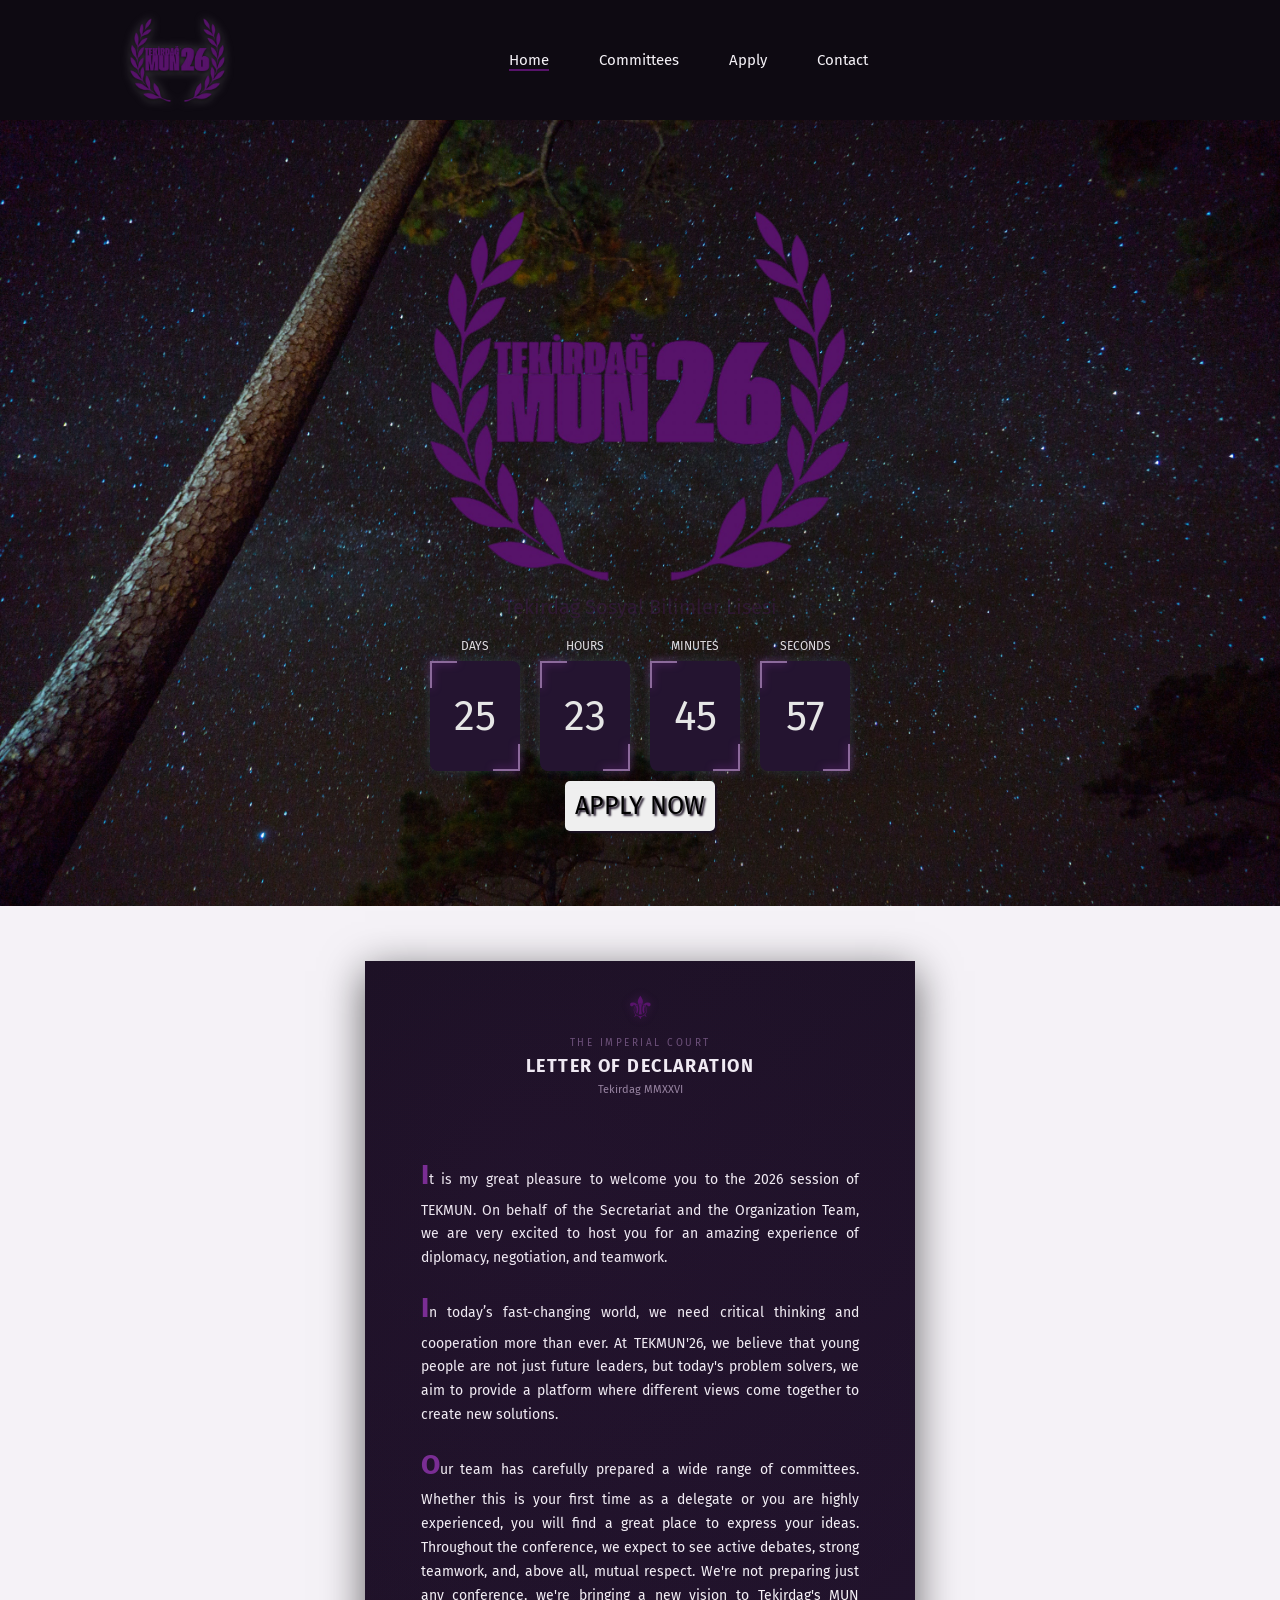
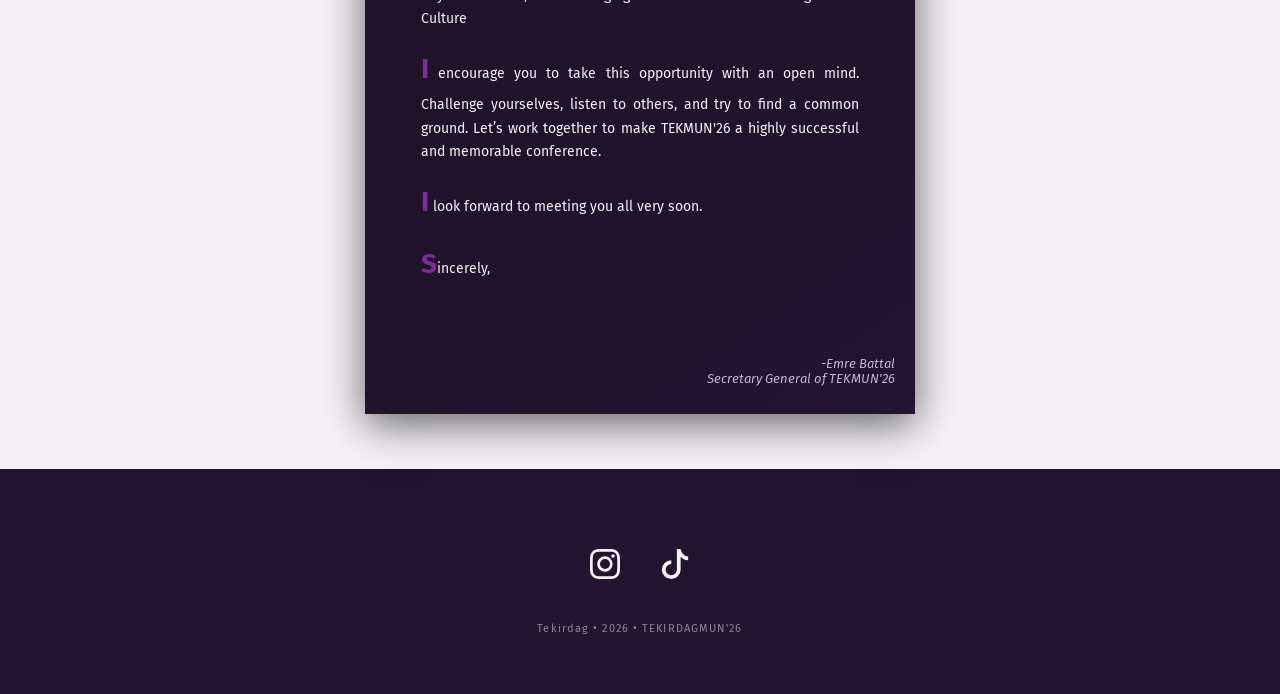
==== commit d6c38865: "ana sayfadaki letter güncellendi" ====
--- a/index.html
+++ b/index.html
@@ -143,21 +143,31 @@
     <!-- Body -->
     <section class="letter_body">
       <p>
-        Lorem ipsum dolor, sit amet consectetur adipisicing elit. Eveniet, ipsam voluptas? Magni delectus reiciendis dicta quibusdam ut impedit quidem perferendis quo eum nulla numquam itaque, quam iusto nisi maxime voluptatem maiores explicabo accusamus obcaecati officia quos eaque dolorem iure? Non voluptates ullam sunt beatae provident aspernatur, vero quis iusto dolore?
-      </p>
+    It is my great pleasure to welcome you to the 2026 session of TEKMUN. On behalf of the Secretariat and the Organization Team, we are very excited to host you for an amazing experience of diplomacy, negotiation, and teamwork.  
+    </p>
 
       <p>
-        Lorem, ipsum dolor sit amet consectetur adipisicing elit. Illum eum dignissimos quas numquam perferendis magnam pariatur ipsa cum maxime! Eveniet, amet architecto inventore perferendis dolorem blanditiis illo perspiciatis numquam quos laboriosam in praesentium odit ea quaerat, dicta ab. Odio optio consectetur labore sit minima nihil dolorem porro at vero accusantium?
-      </p>
+In today’s fast-changing world, we need critical thinking and cooperation more than ever. At TEKMUN'26, we believe that young people are not just future leaders, but today's problem solvers, we aim to provide a platform where different views come together to create new solutions.
+    </p>
 
       <p>
-        Lorem ipsum dolor sit amet consectetur, adipisicing elit. Perferendis eum inventore perspiciatis ipsa distinctio magnam voluptatibus expedita sed omnis nam ipsum blanditiis saepe explicabo, soluta beatae fuga cum dolorem autem temporibus voluptates architecto laboriosam velit? Placeat reprehenderit cupiditate maiores autem.
-      </p>
+    Our team has carefully prepared a wide range of committees. Whether this is your first time as a delegate or you are highly experienced, you will find a great place to express your ideas. Throughout the conference, we expect to see active debates, strong teamwork, and, above all, mutual respect. We're not preparing just any conference, we're bringing a new vision to Tekirdag's MUN Culture  
+    </p>
+    <p>
+        I encourage you to take this opportunity with an open mind. Challenge yourselves, listen to others, and try to find a common ground. Let’s work together to make TEKMUN'26 a highly successful and memorable conference.
+    </p>
+    <p>
+        I look forward to meeting you all very soon.
+    </p>
+    <p>
+        Sincerely,
+    </p>
     </section>
 
     <!-- Signature -->
     <div class="letter_footer">
-      <p>— The Secretary General</p>
+      <p>-Emre Battal</p>
+      <p>Secretary General of TEKMUN'26</p>
     </div>
 
   </main>
--- a/style/style.css
+++ b/style/style.css
@@ -1,222 +1,215 @@
-@import url('https://fonts.googleapis.com/css2?family=Fira+Sans:ital,wght@0,100;0,200;0,300;0,400;0,500;0,600;0,700;0,800;0,900;1,100;1,200;1,300;1,400;1,500;1,600;1,700;1,800;1,900&display=swap');
-
-:root{
-  --main-color: #57136A;
+@import url("https://fonts.googleapis.com/css2?family=Fira+Sans:ital,wght@0,100;0,200;0,300;0,400;0,500;0,600;0,700;0,800;0,900;1,100;1,200;1,300;1,400;1,500;1,600;1,700;1,800;1,900&display=swap");
+
+:root {
+  --main-color: #57136a;
 
   /* Yazı renkleri */
-  --text-primary: #F5F2F7;   /* ana yazı (açık beyaz-mor kırık ton) */
-  --text-secondary: #C9B3D3; /* ikincil yazılar */
-  --text-muted: #8C6A9B;     /* disabled / açıklamalar */
+  --text-primary: #f5f2f7; /* ana yazı (açık beyaz-mor kırık ton) */
+  --text-secondary: #c9b3d3; /* ikincil yazılar */
+  --text-muted: #8c6a9b; /* disabled / açıklamalar */
 
   /* Arka planlar */
-  --bg-primary: #0E0A12;      /* ana dark arka plan */
-  --bg-secondary: #1A1022;   /* kartlar / section */
-  --bg-tertiary: #241430;    /* hover / highlight alanlar */
+  --bg-primary: #0e0a12; /* ana dark arka plan */
+  --bg-secondary: #1a1022; /* kartlar / section */
+  --bg-tertiary: #241430; /* hover / highlight alanlar */
 
   /* Border / detay */
-  --border-color: #3A1A45;
+  --border-color: #3a1a45;
 
   /* Accent türevleri */
-  --accent-light: #7A2D94;
-  --accent-dark: #3B0D47;
+  --accent-light: #7a2d94;
+  --accent-dark: #3b0d47;
 }
 
 * {
-    margin: 0;
-    padding: 0;
-    box-sizing: border-box;
-    outline: none;
-    border: none;
-    text-decoration: none;
-    transition: 0.2s ease;
-    font-family: "Fira Sans", sans-serif;
+  margin: 0;
+  padding: 0;
+  box-sizing: border-box;
+  outline: none;
+  border: none;
+  text-decoration: none;
+  transition: 0.2s ease;
+  font-family: "Fira Sans", sans-serif;
 }
 
 /* BASE CODE START */
 
 html {
-    font-size: 62.5%;
-    overflow-x: hidden;
-    scroll-padding-top: 9rem;
-    scroll-behavior: smooth;
+  font-size: 62.5%;
+  overflow-x: hidden;
+  scroll-padding-top: 9rem;
+  scroll-behavior: smooth;
 }
 html::-webkit-scrollbar {
-    width: 0.8rem;
-    height: auto;
-    background-color: var(--text-secondary);
+  width: 0.8rem;
+  height: auto;
+  background-color: var(--text-secondary);
 }
 
 html::-webkit-scrollbar-track {
-    background-color: transparent;
+  background-color: transparent;
 }
 
 html::-webkit-scrollbar-thumb {
-    border-radius: 3rem;
-    background-color: var(--bg-tertiary);
+  border-radius: 3rem;
+  background-color: var(--bg-tertiary);
 }
 
 body {
-    background-color: var(--text-primary);
-    color:var(--border-color);
-    overflow-x: hidden;
+  background-color: var(--text-primary);
+  color: var(--border-color);
+  overflow-x: hidden;
 }
 
 a {
-    color: var(--text-primary);
-    text-decoration: none;
+  color: var(--text-primary);
+  text-decoration: none;
 }
 
 section {
-    padding: 3.5rem 7%;
+  padding: 3.5rem 7%;
 }
 
 /* BASE CODE END */
 /* Scroll Animation Start */
-.hidden{
-    opacity:0;
-
-    transform:
-    translateY(100px);
-
-    transition:
+.hidden {
+  opacity: 0;
+
+  transform: translateY(100px);
+
+  transition:
     opacity 1s ease,
     transform 1s ease;
 }
 
-.show{
-    opacity:1;
-
-    transform:
-    translateY(0);
+.show {
+  opacity: 1;
+
+  transform: translateY(0);
 }
 /* Scroll Animation End */
 /* Header Code Start*/
 
-header .logo:hover .tekirdagmun_logo{
-    opacity: 0.9;
+header .logo:hover .tekirdagmun_logo {
+  opacity: 0.9;
 }
 
 header {
-    background-color: var(--bg-primary);
-    width: 100vw;
-    height: 12rem;
-    display: flex;
-    align-items: center;
-    justify-content: space-around;
-    position: static;
-    z-index: 1000;
+  background-color: var(--bg-primary);
+  width: 100vw;
+  height: 12rem;
+  display: flex;
+  align-items: center;
+  justify-content: space-around;
+  position: static;
+  z-index: 1000;
 }
 header .logo a {
-    display: flex;
-    align-items: center;
-    gap: 1rem;
-    text-decoration: none;
-      filter:     
-    drop-shadow(0 1px 2px rgba(0, 0, 0, 0.9))
+  display: flex;
+  align-items: center;
+  gap: 1rem;
+  text-decoration: none;
+  filter: drop-shadow(0 1px 2px rgba(0, 0, 0, 0.9))
     drop-shadow(0 0 4px rgba(245, 242, 247, 0.25));
 }
 
 header .logo .tekirdagmun_logo {
-    height: 9rem;
-    display: block;
-    filter: drop-shadow();
+  height: 9rem;
+  display: block;
+  filter: drop-shadow();
 }
 
 header .navbar ul li {
-    list-style: none;
-    font-size: 1.5rem;
-    margin: 4rem 2.5rem 4rem 2.5rem;
+  list-style: none;
+  font-size: 1.5rem;
+  margin: 4rem 2.5rem 4rem 2.5rem;
 }
 
 header .navbar ul {
-    display: flex;
-    align-items: center;
-    justify-content: center;
+  display: flex;
+  align-items: center;
+  justify-content: center;
 }
 
 header .navbar .navbar_list_li {
-    position: relative;
-    color: var(--text-primary);
-    display: inline-block;
-    cursor: pointer;
-}
-
-header .navbar .navbar_list_li::after{
-    content: "";
-    position: absolute;
-    left: 0;
-    bottom: -2px;
-    width: 100%;
-    height: 2px;
-    background: var(--main-color);
-
-    transform: scaleX(0);
-    transform-origin: left;
-    transition: transform 0.3s ease;
+  position: relative;
+  color: var(--text-primary);
+  display: inline-block;
+  cursor: pointer;
+}
+
+header .navbar .navbar_list_li::after {
+  content: "";
+  position: absolute;
+  left: 0;
+  bottom: -2px;
+  width: 100%;
+  height: 2px;
+  background: var(--main-color);
+
+  transform: scaleX(0);
+  transform-origin: left;
+  transition: transform 0.3s ease;
 }
 header .navbar .navbar_list_li:hover::after,
 header .navbar .navbar_list_li.active::after {
-    transform: scaleX(1);
+  transform: scaleX(1);
 }
 
 header .buttons button {
-    z-index: 101;
-    color: var(--bg-color);
-    cursor: pointer;
-    font-size: 2.5rem;
-    margin: auto;
-    background-color: transparent;
-    display: none;
+  z-index: 101;
+  color: var(--bg-color);
+  cursor: pointer;
+  font-size: 2.5rem;
+  margin: auto;
+  background-color: transparent;
+  display: none;
 }
 /* Home Section Start */
-.home_section{
-    min-height:   calc(100vh - 11.4rem);
-    display: flex;
-    flex-direction: column;
-    align-items: top;
-    justify-content: center;
-    background-image: url(/img/arkaplan.jpg);
-    background-size: cover;
-    background-position: top;
-    background-repeat: no-repeat;
-    z-index: 2;
-}
-.home_section .home_big_container .home_logo_container{
-    display: flex;
-    align-items: center;
-    justify-content: center;
-}
-.home_section .home_big_container .home_logo_container img{
-    height: 40rem;
-}
-.home_section .home_big_container .home_head_container{
-    text-align: center;
-    font-size: 2rem;
-    opacity: 0.6;
-}
-.home_section .home_big_container .home_apply_container{
-    display: flex;
-    color: var(--text-muted);
-    margin-top: 1rem;
-    justify-content: center;
-    align-items: center;
-}
-.home_section .home_big_container .home_apply_container button{
-    padding: 1rem;
-    cursor: pointer;
-    text-shadow: 2px 2px 2px var(--bg-secondary);
-    box-shadow: 2px 2px 2px var(--bg-secondary);
-    font-size: 2.5rem;
-    border-radius: 0.5rem;
-}
-.home_section .home_big_container .home_apply_container button:hover{
-    text-shadow: none;
-    box-shadow: none;
-}
-
-
-
-
+.home_section {
+  min-height: calc(100vh - 11.4rem);
+  display: flex;
+  flex-direction: column;
+  align-items: top;
+  justify-content: center;
+  background-image: url(/img/arkaplan.jpg);
+  background-size: cover;
+  background-position: top;
+  background-repeat: no-repeat;
+  z-index: 2;
+}
+.home_section .home_big_container .home_logo_container {
+  display: flex;
+  align-items: center;
+  justify-content: center;
+}
+.home_section .home_big_container .home_logo_container img {
+  height: 40rem;
+}
+.home_section .home_big_container .home_head_container {
+  text-align: center;
+  font-size: 2rem;
+  opacity: 0.6;
+}
+.home_section .home_big_container .home_apply_container {
+  display: flex;
+  color: var(--text-muted);
+  margin-top: 1rem;
+  justify-content: center;
+  align-items: center;
+}
+.home_section .home_big_container .home_apply_container button {
+  padding: 1rem;
+  cursor: pointer;
+  text-shadow: 2px 2px 2px var(--bg-secondary);
+  box-shadow: 2px 2px 2px var(--bg-secondary);
+  font-size: 2.5rem;
+  border-radius: 0.5rem;
+}
+.home_section .home_big_container .home_apply_container button:hover {
+  text-shadow: none;
+  box-shadow: none;
+}
 
 /* Home Section End */
 /* Countdown Start */
@@ -260,32 +253,32 @@
 }
 
 .box::before {
-    content: "";
-    position: absolute;
-    top: 0;
-    left: 0;
-    
-    width: 2.5rem;
-    height: 2.5rem;
-    
-    border-top: 0.2rem solid var(--text-muted);
-    border-left: 0.2rem solid var(--text-muted);
-    
-    filter: drop-shadow(0 0 4px var(--accent-light));
+  content: "";
+  position: absolute;
+  top: 0;
+  left: 0;
+
+  width: 2.5rem;
+  height: 2.5rem;
+
+  border-top: 0.2rem solid var(--text-muted);
+  border-left: 0.2rem solid var(--text-muted);
+
+  filter: drop-shadow(0 0 4px var(--accent-light));
 }
 
 .box::after {
-    content: "";
-    position: absolute;
-    bottom: 0;
-    right: 0;
-    
-    width: 2.5rem;
-    height: 2.5rem;
-    
+  content: "";
+  position: absolute;
+  bottom: 0;
+  right: 0;
+
+  width: 2.5rem;
+  height: 2.5rem;
+
   border-bottom: 0.2rem solid var(--text-muted);
   border-right: 0.2rem solid var(--text-muted);
-  
+
   filter: drop-shadow(0 0 4px var(--accent-light));
 }
 
@@ -311,25 +304,37 @@
 }
 
 @keyframes outAnim {
-  0% { transform: translateY(0); opacity: 1; }
-  100% { transform: translateY(40px); opacity: 0; }
+  0% {
+    transform: translateY(0);
+    opacity: 1;
+  }
+  100% {
+    transform: translateY(40px);
+    opacity: 0;
+  }
 }
 
 @keyframes inAnim {
-  0% { transform: translateY(-40px); opacity: 0; }
-  100% { transform: translateY(0); opacity: 1; }
+  0% {
+    transform: translateY(-40px);
+    opacity: 0;
+  }
+  100% {
+    transform: translateY(0);
+    opacity: 1;
+  }
 }
 /* Countdown End */
 /* Letter Start */
 /* Scroll / parchment sheet */
-.letter_big_container{
-    color: var(--text-primary);
-    min-height: 100vh;
-    z-index: 2;
-        display: flex;
-        flex-direction: column;
-    align-items: center;
-    justify-content: center;
+.letter_big_container {
+  color: var(--text-primary);
+  min-height: 100vh;
+  z-index: 2;
+  display: flex;
+  flex-direction: column;
+  align-items: center;
+  justify-content: center;
 }
 /* .letter_big_container{
     display: flex;
@@ -345,11 +350,7 @@
   margin: 2rem;
   padding: 2.8rem 2rem;
 
-  background: linear-gradient(
-    145deg,
-    var(--bg-secondary),
-    var(--bg-tertiary)
-  );
+  background: linear-gradient(145deg, var(--bg-secondary), var(--bg-tertiary));
 
   border: 0.1rempx solid var(--border-color);
   box-shadow: 0 1rem 4rem rgba(0, 0, 0, 0.6);
@@ -427,7 +428,7 @@
 
 /* Footer signature */
 .letter_footer {
-  margin-top: 2.rem;
+  margin-top: 2rem;
   text-align: right;
   font-style: italic;
   font-size: 1.3rem;
@@ -436,49 +437,49 @@
 }
 /* Letter End */
 /* Footer Start */
-.footer_section{
-    position: static;
-    color: var(--text-primary);
-    background-color: var(--bg-tertiary);
-    min-height: 25vh;
-    z-index: 2;
-    display: flex;
-    align-items: center;
-    justify-content: center;
-}
-.footer_section .footer_big_container{
-    display: flex;
-    align-items: center;
-    flex-direction: column;
-    justify-content: center;
+.footer_section {
+  position: static;
+  color: var(--text-primary);
+  background-color: var(--bg-tertiary);
+  min-height: 25vh;
+  z-index: 2;
+  display: flex;
+  align-items: center;
+  justify-content: center;
+}
+.footer_section .footer_big_container {
+  display: flex;
+  align-items: center;
+  flex-direction: column;
+  justify-content: center;
 }
 footer .footer_list {
-    padding: 3rem 3rem;
-    list-style-type: none;
-    display: flex;
-    align-items: center;
-    justify-content: center;
+  padding: 3rem 3rem;
+  list-style-type: none;
+  display: flex;
+  align-items: center;
+  justify-content: center;
 }
 
 footer .footer_list .footer_list_instagram svg {
-    cursor: pointer;
-    color: var(--text-color);
-    width: 3rem;
-    margin: 0 2rem;
+  cursor: pointer;
+  color: var(--text-color);
+  width: 3rem;
+  margin: 0 2rem;
 }
 
 footer .footer_list .footer_list_tiktok svg {
-    cursor: pointer;
-    color: var(--text-color);
-    width: 3rem;
-    margin: 0 2rem;
+  cursor: pointer;
+  color: var(--text-color);
+  width: 3rem;
+  margin: 0 2rem;
 }
 
 footer .footer_list .footer_list_instagram svg:hover,
 footer .footer_list .footer_list_tiktok svg:hover {
-    opacity: 0.7;
-}
-.footer_big_container .footer_text .meta_strip{
+  opacity: 0.7;
+}
+.footer_big_container .footer_text .meta_strip {
   text-align: center;
   font-size: 1.1rem;
   opacity: 0.5;
@@ -490,648 +491,538 @@
 /* Overlay Start */
 /* OVERLAY */
 
-.overlay{
-    position:fixed;
-    inset:0;
-    z-index: 1000000000000000;
-    background:rgba(0,0,0,0.25);
-    backdrop-filter:blur(8px);
-
-    display:flex;
-    justify-content:center;
-    align-items:center;
-
-    opacity:0;
-    visibility:hidden;
-
-    transition:0.35s;
+.overlay {
+  position: fixed;
+  inset: 0;
+  z-index: 1000000000000000;
+  background: rgba(0, 0, 0, 0.25);
+  backdrop-filter: blur(8px);
+
+  display: flex;
+  justify-content: center;
+  align-items: center;
+
+  opacity: 0;
+  visibility: hidden;
+
+  transition: 0.35s;
 }
 
 /* ACTIVE */
 
-.overlay.active{
-    opacity:1;
-    visibility:visible;
+.overlay.active {
+  opacity: 1;
+  visibility: visible;
 }
 
 /* BOX */
 
-.overlay-box{
-    width:90%;
-    max-width:70rem;
-
-    background:rgba(255,255,255,0.92);
-
-    border-radius:2.4rem;
-
-    padding:3rem;
-
-    position:relative;
-
-    box-shadow:
-    0 1rem 4rem rgba(0,0,0,0.2);
-
-    animation:popup 0.35s ease;
-}
-
-@keyframes popup{
-
-    from{
-        transform:scale(0.8);
-        opacity:0;
-    }
-
-    to{
-        transform:scale(1);
-        opacity:1;
-    }
+.overlay-box {
+  width: 90%;
+  max-width: 70rem;
+
+  background: rgba(255, 255, 255, 0.92);
+
+  border-radius: 2.4rem;
+
+  padding: 3rem;
+
+  position: relative;
+
+  box-shadow: 0 1rem 4rem rgba(0, 0, 0, 0.2);
+
+  animation: popup 0.35s ease;
+}
+
+@keyframes popup {
+  from {
+    transform: scale(0.8);
+    opacity: 0;
+  }
+
+  to {
+    transform: scale(1);
+    opacity: 1;
+  }
 }
 
 /* CLOSE */
 
-.close-btn{
-    position:absolute;
-    top:1.8rem;
-    right:1.8rem;
-
-    width:3.8rem;
-    height:3.8rem;
-
-    border:none;
-    border-radius:50%;
-
-    background:#57136A;
-    color:white;
-
-    font-size:1.8rem;
-    cursor:pointer;
-
-    transition:0.3s;
-}
-
-.close-btn:hover{
-    transform:rotate(90deg) scale(1.1);
+.close-btn {
+  position: absolute;
+  top: 1.8rem;
+  right: 1.8rem;
+
+  width: 3.8rem;
+  height: 3.8rem;
+
+  border: none;
+  border-radius: 50%;
+
+  background: #57136a;
+  color: white;
+
+  font-size: 1.8rem;
+  cursor: pointer;
+
+  transition: 0.3s;
+}
+
+.close-btn:hover {
+  transform: rotate(90deg) scale(1.1);
 }
 
 /* CONTENT */
 
-.overlay-box h2{
-    color:#57136A;
-    margin-bottom:2rem;
-}
-
-.info{
-    display:flex;
-    flex-direction:column;
-    gap:1.4rem;
-
-    margin-bottom:2.4rem;
-}
-
-.info-item{
-    padding:1.4rem;
-    background:#f3f3f3;
-    border-radius:1.4rem;
-
-    color:#333;
-    font-size:1.5rem;
+.overlay-box h2 {
+  color: #57136a;
+  margin-bottom: 2rem;
+}
+
+.info {
+  display: flex;
+  flex-direction: column;
+  gap: 1.4rem;
+
+  margin-bottom: 2.4rem;
+}
+
+.info-item {
+  padding: 1.4rem;
+  background: #f3f3f3;
+  border-radius: 1.4rem;
+
+  color: #333;
+  font-size: 1.5rem;
 }
 
 /* MAP */
 
-.map{
-    width:100%;
-    height:30rem;
-
-    border:none;
-    border-radius:1.8rem;
+.map {
+  width: 100%;
+  height: 30rem;
+
+  border: none;
+  border-radius: 1.8rem;
 }
 /* Overlay End */
 /* Apply Start */
 
-.apply_section{
+.apply_section {
   min-height: calc(100vh - 11.4rem);
-  display:flex;
-  flex-direction:column;
-  align-items:center;
-  justify-content:center;
-  z-index:2;
-}
-
-.apply_section .apply_big_container .apply_first_list{
-  list-style:none;
-  display:flex;
-  justify-content:center;
-  align-items:center;
-  gap:10rem;
-}
-
-
-
-.apply_card{
-  width:32rem;
+  display: flex;
+  flex-direction: column;
+  align-items: center;
+  justify-content: center;
+  z-index: 2;
+}
+
+.apply_section .apply_big_container .apply_first_list {
+  list-style: none;
+  display: flex;
+  justify-content: center;
+  align-items: center;
+  gap: 10rem;
+}
+
+.apply_card {
+  width: 32rem;
   height: 50rem;
-  padding:2.4rem;
-  background:linear-gradient(145deg,#1A1022,#0E0A12);
-  border:1px solid #3A1A45;
-  border-radius:18px;
-  color:#F5F2F7;
-  font-family:Arial;
+  padding: 2.4rem;
+  background: linear-gradient(145deg, #1a1022, #0e0a12);
+  border: 1px solid #3a1a45;
+  border-radius: 18px;
+  color: #f5f2f7;
+  font-family: Arial;
   display: flex;
   flex-direction: column;
   align-items: center;
   justify-content: center;
 }
 
-.apply_card .card_content .card_title{
+.apply_card .card_content .card_title {
   font-size: 3rem;
   text-align: center;
 }
-.apply_card .card_content .card_desc{
- font-size: 1.8rem;
- text-align: center;
-}
-.card_desc{ color:#C9B3D3; }
-
-/* .card_meta{
-  margin-top:1.5rem;
-  font-size:0.85rem;
-  color:#8C6A9B;
+.apply_card .card_content .card_desc {
+  font-size: 1.8rem;
+  text-align: center;
+}
+.card_desc {
+  color: #c9b3d3;
+}
+
+/* SEAL BUTTON */
+.seal_button {
+  margin-top: 1.8rem;
+  display: flex;
+  flex-direction: column;
+  align-items: center;
+  justify-content: center;
+
+  height: 7rem;
+  border-radius: 1.2rem;
+
+  border: 0.1rem solid #7a2d94;
+  color: #f5f2f7;
+  text-decoration: none;
+
+  position: relative;
+  overflow: hidden;
+
+  background: radial-gradient(
+    circle,
+    rgba(122, 45, 148, 0.25),
+    rgba(10, 5, 15, 0.8)
+  );
+
+  cursor: pointer;
+}
+
+/* SEAL LAYER */
+.seal_button::before {
+  content: "";
+  position: absolute;
+  inset: 0;
+  background: rgba(122, 45, 148, 0.35);
+  backdrop-filter: blur(15px);
+  transition: 0.6s ease;
+}
+
+/* DEFAULT SEALED */
+.seal_button.sealed::before {
+  opacity: 1;
+}
+
+/* OPEN STATE */
+.seal_button.unsealed::before {
+  animation: sealBreak 0.8s ease forwards;
+}
+
+@keyframes sealBreak {
+  0% {
+    opacity: 1;
+    transform: scale(1);
+  }
+  40% {
+    transform: scale(1.2) rotate(6deg);
+  }
+  100% {
+    opacity: 0;
+    transform: scale(1.6) rotate(20deg);
+  }
+}
+
+.seal_icon {
+  font-size: 1.6rem;
+  z-index: 2;
+}
+/* Apply End */
+
+/* Committees Start */
+/* ── SECTION ── */
+.committees_section {
+  min-height: calc(100vh - 11.4rem);
+  display: flex;
+  flex-direction: column;
+  align-items: center;
+  justify-content: center;
+  z-index: 2;
+  background:
+    radial-gradient(circle at top, rgba(122,45,148,0.08), transparent 40%),
+    radial-gradient(circle at bottom, rgba(59,13,71,0.05), transparent 60%),
+    #F5F2F7;
+}
+/* Header */
+.committee_header{
+  text-align:center;
+  padding:6rem;
+  position:relative;
+}
+
+.committee_header h1{
+  letter-spacing:8px;
+    color: var(--bg-primary);
+  font-size:48px;
+}
+
+/* Section */
+.committee{
+    background: transparent;
   display:flex;
-  justify-content:space-between;
-} */
-
-/* SEAL BUTTON */
-.seal_button{
-  margin-top:1.8rem;
-  display:flex;
-  flex-direction:column;
-  align-items:center;
+  align-items:stretch;
   justify-content:center;
-
-  height:7rem;
-  border-radius:1.2rem;
-
-  border:0.1rem solid #7A2D94;
-  color:#F5F2F7;
-  text-decoration:none;
-
+/*   padding:80px 8vw; */
+  gap:60px;
+  opacity:0;
+  transform:translateY(40px);
+  transition:all 1s ease;
+    border-bottom: 1px solid rgba(58,26,69,0.08);
+  padding-bottom: 100px;
+}
+
+.committee.show{
+  opacity:1;
+  transform:translateY(0);
+}
+
+/* Alternating layout */
+.committee:nth-of-type(even){
+  flex-direction: row-reverse;
+}
+
+/* Image */
+.image{
+  flex:1;
+  min-height:380px;
+  min-width: 500px;
+  border-radius:18px;
+  background-size:contain;
+  background-position:center;
   position:relative;
   overflow:hidden;
-
-  background: radial-gradient(
-    circle,
-    rgba(122,45,148,0.25),
-    rgba(10,5,15,0.8)
-  );
-
-  cursor:pointer;
-}
-
-/* SEAL LAYER */
-.seal_button::before{
+  border:1px solid var(--border);
+}
+
+.image::after{
   content:"";
   position:absolute;
   inset:0;
-  background:rgba(122,45,148,0.35);
-  backdrop-filter:blur(15px);
-  transition:0.6s ease;
-}
-
-/* DEFAULT SEALED */
-.seal_button.sealed::before{
-  opacity:1;
-}
-
-/* OPEN STATE */
-.seal_button.unsealed::before{
-  animation:sealBreak 0.8s ease forwards;
-}
-
-@keyframes sealBreak{
-  0%{opacity:1; transform:scale(1);}
-  40%{transform:scale(1.2) rotate(6deg);}
-  100%{opacity:0; transform:scale(1.6) rotate(20deg);}
-}
-
-.seal_icon{
-  font-size:1.6rem;
-  z-index:2;
-}
-/* Apply End */
-
-/* Committees Start */
-/* ── SECTION ── */
-    .committees_section {
-      padding: 4rem 5%;
-      min-height: calc(100vh - 12rem);
-        background:
-    radial-gradient(
-      circle at center,
-      rgba(122, 45, 148, 0.18) 0%,
-      rgba(14, 10, 18, 1) 60%
-    ),
-    linear-gradient(
-      180deg,
-      var(--bg-secondary),
-      var(--bg-primary)
-    );
-    }
- 
-    .section-label {
-      text-align: center;
-      font-size: 2rem;
-      letter-spacing: .22em;
-      color: var(--text-primary);
-      margin-bottom: 3.5rem;
-      opacity: .8;
-    }
- 
-    /* ── SHELF ── */
-    .shelf-wrap {
-      margin-bottom: 3rem;
-    }
- 
-    .shelf-plank {
-      display: flex;
-      align-items: flex-end;
-      gap: 5px;
-      padding: 0 2rem 0;
-      min-height: 170px;
-      background: linear-gradient(90deg, #1a0e20 0%, #241430 50%, #1a0e20 100%);
-      border-radius: 4px 4px 0 0;
-      position: relative;
-      flex-wrap: nowrap;
-      overflow: visible;
-    }
- 
-    /* wood grain overlay */
-    .shelf-plank::before {
-      content: "";
-      position: absolute;
-      inset: 0;
-      background: repeating-linear-gradient(
-        90deg,
-        transparent 0px, transparent 28px,
-        rgba(0,0,0,.07) 28px, rgba(0,0,0,.07) 29px
-      );
-      border-radius: 4px 4px 0 0;
-      pointer-events: none;
-    }
- 
-    /* bottom plank */
-    .shelf-plank::after {
-      content: "";
-      position: absolute;
-      bottom: 0; left: 0; right: 0;
-      height: 14px;
-      background: linear-gradient(180deg, #3d1f4a, #2a1235);
-      border-radius: 0 0 4px 4px;
-      box-shadow: 0 6px 18px rgba(0,0,0,.65);
-    }
- 
-    /* ── BOOK ── */
-    .book {
-      position: relative;
-      cursor: pointer;
-      display: flex;
-      align-items: flex-end;
-      justify-content: center;
-      border-radius: 3px 6px 6px 3px;
-      transform-origin: bottom center;
-      transition: transform .25s ease, filter .2s;
-      will-change: transform;
-      overflow: hidden;
-      flex-shrink: 0;
-      margin-bottom: 14px;
-    }
- 
-    .book:hover { transform: translateY(-14px) scale(1.05); filter: brightness(1.18); }
- 
-    .book-spine-title {
-      writing-mode: vertical-rl;
-      text-orientation: mixed;
-      transform: rotate(180deg);
-      font-size: 11px;
-      font-weight: 600;
-      letter-spacing: .06em;
-      color: rgba(255,255,255,.92);
-      text-align: center;
-      padding: 10px 0;
-      opacity: .88;
-      transition: opacity .2s;
-      text-shadow: 0 1px 3px rgba(0,0,0,.55);
-      max-height: 88%;
-      overflow: hidden;
-      z-index: 2;
-      position: relative;
-    }
- 
-    .book:hover .book-spine-title { opacity: 1; }
- 
-    /* shine & shadow */
-    .book-shine {
-      position: absolute; top: 0; left: 0;
-      width: 28%; height: 100%;
-      background: linear-gradient(90deg, rgba(255,255,255,.13), transparent);
-      pointer-events: none;
-      border-radius: 2px 0 0 2px;
-    }
-    .book-shadow {
-      position: absolute; top: 0; right: 0;
-      width: 9px; height: 100%;
-      background: rgba(0,0,0,.38);
-      pointer-events: none;
-    }
-    /* top edge */
-    .book-top {
-      position: absolute; top: 0; left: 0; right: 0;
-      height: 4px;
-      background: rgba(255,255,255,.08);
-      pointer-events: none;
-    }
- 
-    /* ── BOOK COLORS ── */
-    .bc1  { background: linear-gradient(170deg,#6B1580,#3B0D47); }
-    .bc2  { background: linear-gradient(170deg,#1a4a6b,#0a2540); }
-    .bc3  { background: linear-gradient(170deg,#2d6b1a,#0f3208); }
-    .bc4  { background: linear-gradient(170deg,#6b3a1a,#3a1a08); }
-    .bc5  { background: linear-gradient(170deg,#6b1a3a,#3a0820); }
-    .bc6  { background: linear-gradient(170deg,#1a3a6b,#0a1a3a); }
-    .bc7  { background: linear-gradient(170deg,#4a1a6b,#200a3a); }
-    .bc8  { background: linear-gradient(170deg,#1a6b5a,#083a2e); }
-    .bc9  { background: linear-gradient(170deg,#6b5a1a,#3a2e08); }
-    .bc10 { background: linear-gradient(170deg,#6b1a1a,#3a0808); }
-    .bc11 { background: linear-gradient(170deg,#1a5a6b,#082a3a); }
-    .bc12 { background: linear-gradient(170deg,#5a6b1a,#2a3a08); }
- 
-    /* decorative (non-clickable) filler books */
-    .book-deco {
-      cursor: default !important;
-      opacity: .28;
-    }
-    .book-deco:hover { transform: none !important; filter: none !important; }
- 
-    /* ── OVERLAY ── */
-    .bk-overlay {
-      position: fixed; inset: 0; z-index: 99999;
-      background: rgba(0,0,0,.72);
-      backdrop-filter: blur(7px);
-      display: flex; align-items: center; justify-content: center;
-      opacity: 0; visibility: hidden;
-      transition: .3s ease;
-    }
-    .bk-overlay.active { opacity: 1; visibility: visible; }
- 
-    .bk-modal {
-      width: 92%; max-width: 660px; max-height: 88vh;
-      overflow-y: auto;
-      background: linear-gradient(145deg, #1A1022, #0E0A12);
-      border: 1px solid #3A1A45;
-      border-radius: 18px;
-      padding: 2.2rem;
-      position: relative;
-      animation: bookOpen .4s ease forwards;
-      color: var(--accent-light);
-    }
-    .bk-modal::-webkit-scrollbar { width: 5px; }
-    .bk-modal::-webkit-scrollbar-thumb { background: var(--border); border-radius: 10px; }
- 
-    @keyframes bookOpen {
-      from { transform: rotateY(-18deg) scale(.87); opacity: 0; }
-      to   { transform: rotateY(0deg)  scale(1);    opacity: 1; }
-    }
- 
-    .bk-close {
-      position: absolute; top: 1.1rem; right: 1.1rem;
-      width: 34px; height: 34px; border-radius: 50%;
-      background: var(--main); color: #fff;
-      border: none; cursor: pointer;
-      font-size: 15px;
-      display: flex; align-items: center; justify-content: center;
-      transition: .25s;
-    }
-    .bk-close:hover { transform: rotate(90deg) scale(1.1); }
- 
-    .bk-header { display: flex; gap: 1.4rem; align-items: flex-start; margin-bottom: 1.6rem; }
- 
-    .bk-cover {
-      width: 86px; min-width: 86px; height: 116px;
-      border-radius: 4px 9px 9px 4px;
-      overflow: hidden; position: relative; flex-shrink: 0;
-      display: flex; align-items: center; justify-content: center;
-      font-size: 2.6rem;
-    }
-    .bk-cover img { width: 100%; height: 100%; object-fit: cover; }
- 
-    .bk-meta { flex: 1; }
-    .bk-committee-tag {
-      font-size: 10px; letter-spacing: .2em;
-      color: var(--tm); margin-bottom: .35rem; text-transform: uppercase;
-    }
-    .bk-title { font-size: 1.5rem; font-weight: 700; color: var(--tp); margin-bottom: .5rem; line-height: 1.3; }
-    .bk-subtitle { font-size: 12px; color: var(--ts); line-height: 1.55; }
- 
-    .bk-divider { height: 1px; background: var(--border); margin: 1.3rem 0; }
- 
-    .bk-badges { display: flex; flex-wrap: wrap; gap: .5rem; margin-bottom: 1rem; }
-    .bk-badge {
-      padding: .26rem .75rem;
-      border-radius: 20px;
-      font-size: 10px; font-weight: 600; letter-spacing: .07em;
-      background: rgba(87,19,106,.3); color: var(--ts);
-      border: 1px solid var(--border);
-    }
- 
-    .bk-desc { font-size: 13px; line-height: 1.78; color: var(--ts); margin-bottom: 1.6rem; }
- 
-    .bk-footer { display: flex; gap: .8rem; flex-wrap: wrap; }
-    .bk-btn {
-      padding: .65rem 1.5rem;
-      border-radius: 9px; font-size: 12px; font-weight: 600;
-      cursor: pointer; letter-spacing: .04em;
-      transition: .2s; border: 1px solid #7A2D94;
-      text-decoration: none;
-      display: inline-flex; align-items: center; gap: .4rem;
-    }
-    .bk-btn-primary {
-      background: radial-gradient(circle, rgba(122,45,148,.35), rgba(10,5,15,.8));
-      color: var(--tp);
-    }
-    .bk-btn-primary:hover { background: var(--main); border-color: var(--main); }
-    .bk-btn-ghost {
-      background: transparent; color: var(--ts); border-color: var(--border);
-    }
-    .bk-btn-ghost:hover { background: var(--bg3); color: var(--tp); }
- 
-    /* ── RESPONSIVE ── */
-    @media (max-width: 768px) {
-      .committees_section { padding: 3rem 3%; }
-      .shelf-plank { gap: 3px; padding: 0 1rem 0; min-height: 130px; }
-      .bk-modal { padding: 1.6rem; }
-      .bk-cover { width: 68px; min-width: 68px; height: 92px; }
-      .bk-title { font-size: 1.3rem; }
-    }
-    @media (max-width: 480px) {
-      .shelf-plank { gap: 2px; padding: 0 0.5rem 0; min-height: 110px; }
-    }
+  background: linear-gradient(
+    180deg,
+    rgba(245,242,247,0.05),
+    rgba(245,242,247,0.55)
+  );
+}
+
+/* Text block */
+.content{
+  flex:1;
+  display:flex;
+  flex-direction:column;
+  justify-content:center;
+  gap:16px;
+}
+
+.number{
+  letter-spacing: 6px;
+  font-size: 11px;
+  color:var(--text-muted);
+}
+
+.title{
+  font-size: 42px;
+  letter-spacing: 6px;
+  text-transform: uppercase;
+}
+
+.desc{
+  color:var(--text-secondary);
+  line-height:1.6;
+  max-width:420px;
+}
+
+/* Buttons */
+.actions{
+  display:flex;
+  gap:14px;
+  margin-top:10px;
+}
+
+.btn{
+  padding:10px 18px;
+  color: var(--accent-dark);
+  border: 1px solid rgba(122,45,148,0.25);
+  background: rgba(122,45,148,0.05);
+  letter-spacing:2px;
+  font-size:12px;
+  cursor:pointer;
+  transition:0.4s ease;
+}
+.committee.hidden{
+  opacity: 0;
+  transform: translateY(80px) scale(0.98);
+  filter: blur(6px);
+}
+
+.committee.show{
+  opacity: 1;
+  transform: translateY(0) scale(1);
+  filter: blur(0);
+}
+.btn:hover{
+    background: rgba(122,45,148,0.12);
+  color: var(--main-color);
+  box-shadow:0 0 18px rgba(122,45,148,0.25);
+  transform:translateY(-2px);
+}
+
+/* Responsive */
+@media(max-width:900px){
+  .committee,
+  .committee:nth-child(even){
+    flex-direction:column;
+  }
+
+
+
+  .image{
+    min-height:260px;
+    min-width: 300px;
+  }
+
+  .committee_header h1{
+    font-size:34px;
+  }
+}
 /* Committees End */
 
 /* ========================================================= */
 /* =================== RESPONSIVE DESIGN =================== */
 /* ========================================================= */
 
-@media (max-width: 1200px){
-
-  html{
+@media (max-width: 1200px) {
+  html {
     font-size: 58%;
   }
 
-  .scroll{
+  .scroll {
     max-width: 70%;
   }
 
-  .home_section .home_big_container .home_logo_container img{
+  .home_section .home_big_container .home_logo_container img {
     height: 32rem;
   }
-
 }
 /* ========================================================= */
 
-@media (max-width: 1024px){
-
-  .apply_section .apply_big_container .apply_first_list{
+@media (max-width: 1024px) {
+  .apply_section .apply_big_container .apply_first_list {
     gap: 5rem;
     flex-wrap: wrap;
   }
 
-  .apply_card{
+  .apply_card {
     width: 28rem;
     height: 45rem;
   }
-
 }
 
 /* ========================================================= */
-@media (max-width: 992px){
-
-    header{
-        position:sticky;
-        justify-content: space-around;
-        top: 0;
-        left: 0;
-    }
-
-    header .buttons button{
-        display: flex;
-        align-items: center;
-        justify-content: center;
-        background: transparent;
-        color: var(--text-primary);
-
-        font-size: 3rem;
-        cursor: pointer;
-    }
-
-    header .buttons button svg{
-        width: 3.5rem;
-        height: 3.5rem;
-    }
-
-    header .navbar{
-        position: absolute;
-
-        top: 100%;
-        right: 20%;
-
-        width: 28rem;
-
-        background: var(--bg-secondary);
-
-        border: 0.1rem solid var(--border-color);
-
-        border-radius: 1.6rem;
-
-        overflow: hidden;
-
-        opacity: 0;
-        visibility: hidden;
-
-        transform: translateY(-10px);
-
-        transition: 0.3s ease;
-    }
-
-    header .navbar.active{
-        opacity: 1;
-        visibility: visible;
-
-        transform: translateY(0);
-    }
-
-    header .navbar .navbar_list{
-        flex-direction: column;
-        align-items: flex-start;
-    }
-
-    header .navbar .navbar_list li{
-        width: 100%;
-        margin: 0;
-    }
-
-    header .navbar .navbar_list .navbar_list_li{
-        display: block;
-
-        width: 100%;
-
-        padding: 1.6rem 2rem;
-
-        border-bottom:
-        0.1rem solid rgba(255,255,255,0.05);
-    }
-
-    header .navbar .navbar_list .navbar_list_li a{
-        display: block;
-        width: 100%;
-    }
-
-}
-@media (max-width: 992px){
-
-  html{
+@media (max-width: 992px) {
+  header {
+    position: sticky;
+    justify-content: space-around;
+    top: 0;
+    left: 0;
+  }
+
+  header .buttons button {
+    display: flex;
+    align-items: center;
+    justify-content: center;
+    background: transparent;
+    color: var(--text-primary);
+
+    font-size: 3rem;
+    cursor: pointer;
+  }
+
+  header .buttons button svg {
+    width: 3.5rem;
+    height: 3.5rem;
+  }
+
+  header .navbar {
+    position: absolute;
+
+    top: 100%;
+    right: 20%;
+
+    width: 28rem;
+
+    background: var(--bg-secondary);
+
+    border: 0.1rem solid var(--border-color);
+
+    border-radius: 1.6rem;
+
+    overflow: hidden;
+
+    opacity: 0;
+    visibility: hidden;
+
+    transform: translateY(-10px);
+
+    transition: 0.3s ease;
+  }
+
+  header .navbar.active {
+    opacity: 1;
+    visibility: visible;
+
+    transform: translateY(0);
+  }
+
+  header .navbar .navbar_list {
+    flex-direction: column;
+    align-items: flex-start;
+  }
+
+  header .navbar .navbar_list li {
+    width: 100%;
+    margin: 0;
+  }
+
+  header .navbar .navbar_list .navbar_list_li {
+    display: block;
+
+    width: 100%;
+
+    padding: 1.6rem 2rem;
+
+    border-bottom: 0.1rem solid rgba(255, 255, 255, 0.05);
+  }
+
+  header .navbar .navbar_list .navbar_list_li a {
+    display: block;
+    width: 100%;
+  }
+}
+@media (max-width: 992px) {
+  html {
     font-size: 55%;
   }
 
-  section{
+  section {
     padding: 3rem 4%;
   }
 
-
   /* HOME */
 
-  .home_section{
+  .home_section {
     padding-top: 5rem;
     padding-bottom: 5rem;
 
     background-position: center;
   }
 
-  .home_section .home_big_container .home_logo_container img{
+  .home_section .home_big_container .home_logo_container img {
     height: 35rem;
   }
 
-  .home_section .home_big_container .home_head_container{
+  .home_section .home_big_container .home_head_container {
     font-size: 1.7rem;
   }
 
   /* COUNTDOWN */
 
-  .countdown{
+  .countdown {
     flex-wrap: wrap;
     gap: 1.5rem;
   }
 
-  .box{
+  .box {
     width: 8rem;
     height: 10rem;
 
@@ -1140,52 +1031,50 @@
 
   /* LETTER */
 
-  .scroll{
+  .scroll {
     max-width: 90%;
     padding: 2.4rem 1.8rem;
   }
 
-  .letter_body p{
+  .letter_body p {
     font-size: 1.5rem;
   }
 
   /* FOOTER */
 
-  footer .footer_list{
+  footer .footer_list {
     flex-wrap: wrap;
     gap: 1rem;
   }
-
 }
 
 /* ========================================================= */
 
-@media (max-width: 768px){
-
-  html{
+@media (max-width: 768px) {
+  html {
     font-size: 52%;
   }
 
-  header{
+  header {
     height: 10rem;
   }
 
-  header .logo .tekirdagmun_logo{
+  header .logo .tekirdagmun_logo {
     height: 7rem;
   }
 
   /* HOME */
 
-  .home_section .home_big_container .home_logo_container img{
+  .home_section .home_big_container .home_logo_container img {
     height: 30rem;
   }
 
-  .home_section .home_big_container .home_head_container{
+  .home_section .home_big_container .home_head_container {
     font-size: 1.5rem;
     padding: 0 1rem;
   }
 
-  .home_section .home_big_container .home_apply_container button{
+  .home_section .home_big_container .home_apply_container button {
     width: 100%;
 
     font-size: 2rem;
@@ -1193,105 +1082,103 @@
 
   /* COUNTDOWN */
 
-  .countdown{
+  .countdown {
     gap: 1rem;
   }
 
-  .box{
+  .box {
     width: 7rem;
     height: 8.5rem;
 
     font-size: 3rem;
   }
 
-  .label{
+  .label {
     font-size: 1rem;
   }
 
   /* LETTER */
 
-  .seal{
+  .seal {
     font-size: 2.5rem;
   }
 
-  h1{
+  h1 {
     font-size: 1.6rem;
   }
 
   .realm,
-  .date{
+  .date {
     font-size: 1rem;
   }
 
-  .letter_body p{
+  .letter_body p {
     font-size: 1.35rem;
     line-height: 1.8;
   }
 
   /* OVERLAY */
 
-  .overlay-box{
+  .overlay-box {
     width: 92%;
 
     padding: 2.2rem;
   }
 
-  .map{
+  .map {
     height: 24rem;
   }
 
-
-  .apply_section{
+  .apply_section {
     align-items: center;
     padding: 2rem 1rem;
   }
 
-  .apply_section .apply_big_container .apply_first_list{
+  .apply_section .apply_big_container .apply_first_list {
     flex-direction: column;
     gap: 3rem;
   }
 
-  .apply_card{
+  .apply_card {
     width: 90%;
     max-width: 32rem;
     height: auto;
     padding: 2rem;
   }
 
-  .apply_card .card_content .card_title{
+  .apply_card .card_content .card_title {
     font-size: 2.4rem;
   }
 
-  .apply_card .card_content .card_desc{
+  .apply_card .card_content .card_desc {
     font-size: 1.4rem;
   }
 
-  .seal_button{
+  .seal_button {
     width: 100%;
     height: 6rem;
   }
 }
 /* ========================================================= */
 
-@media (max-width: 576px){
-
-  html{
+@media (max-width: 576px) {
+  html {
     font-size: 50%;
   }
 
-  section{
+  section {
     padding: 2.5rem 3%;
   }
 
-  header{
+  header {
     height: 9rem;
   }
 
-  header .logo .tekirdagmun_logo{
+  header .logo .tekirdagmun_logo {
     height: 6rem;
   }
 
-  header .navbar{
+  header .navbar {
     width: 100%;
     right: 0;
     border-radius: 0;
@@ -1299,19 +1186,19 @@
 
   /* HOME */
 
-  .home_section .home_big_container .home_logo_container img{
+  .home_section .home_big_container .home_logo_container img {
     height: 25rem;
   }
 
-  .home_section .home_big_container .home_head_container{
+  .home_section .home_big_container .home_head_container {
     font-size: 1.3rem;
   }
 
-  .home_section .home_big_container .home_apply_container{
+  .home_section .home_big_container .home_apply_container {
     width: 100%;
   }
 
-  .home_section .home_big_container .home_apply_container button{
+  .home_section .home_big_container .home_apply_container button {
     width: 100%;
     padding: 1.2rem;
 
@@ -1319,108 +1206,104 @@
   }
 
   /* COUNTDOWN */
-  .countdown{
+  .countdown {
     flex-wrap: nowrap;
   }
-  .unit{
+  .unit {
     width: 100%;
   }
 
-  .box{
+  .box {
     margin: auto;
   }
 
   /* LETTER */
 
-  .scroll{
+  .scroll {
     max-width: 100%;
     margin: 1rem 0;
     border-radius: 1.4rem;
   }
 
-  .letter_body p{
+  .letter_body p {
     text-align: left;
   }
 
   /* FOOTER */
 
-  .footer_section{
+  .footer_section {
     padding: 3rem 1rem;
   }
 
-  .footer_big_container .footer_text .meta_strip{
+  .footer_big_container .footer_text .meta_strip {
     font-size: 1rem;
   }
 
   /* OVERLAY */
 
-  .overlay-box{
+  .overlay-box {
     padding: 2rem 1.6rem;
     border-radius: 1.8rem;
   }
 
-  .info-item{
+  .info-item {
     font-size: 1.3rem;
   }
 
-  .map{
+  .map {
     height: 20rem;
   }
-
 }
 /* ========================================================= */
-@media (max-width: 480px){
-
-  .apply_card{
+@media (max-width: 480px) {
+  .apply_card {
     width: 95%;
     border-radius: 14px;
   }
 
-  .apply_card .card_content .card_title{
+  .apply_card .card_content .card_title {
     font-size: 2rem;
   }
 
-  .apply_card .card_content .card_desc{
+  .apply_card .card_content .card_desc {
     font-size: 1.2rem;
   }
 
-  .apply_section .apply_big_container .apply_first_list{
+  .apply_section .apply_big_container .apply_first_list {
     gap: 2rem;
   }
 
-  .seal_button{
+  .seal_button {
     height: 5.5rem;
   }
 
-  .seal_icon{
+  .seal_icon {
     font-size: 1.4rem;
   }
 }
 /* ========================================================= */
 
-@media (max-width: 400px){
-
-  html{
+@media (max-width: 400px) {
+  html {
     font-size: 47%;
   }
 
-  .countdown{
+  .countdown {
     gap: 0.8rem;
   }
 
-  .box{
+  .box {
     width: 6.5rem;
     height: 8rem;
 
     font-size: 2.7rem;
   }
 
-  .home_section .home_big_container .home_logo_container img{
+  .home_section .home_big_container .home_logo_container img {
     height: 18rem;
   }
 
-  .scroll{
+  .scroll {
     padding: 2rem 1.4rem;
   }
-
-}+}
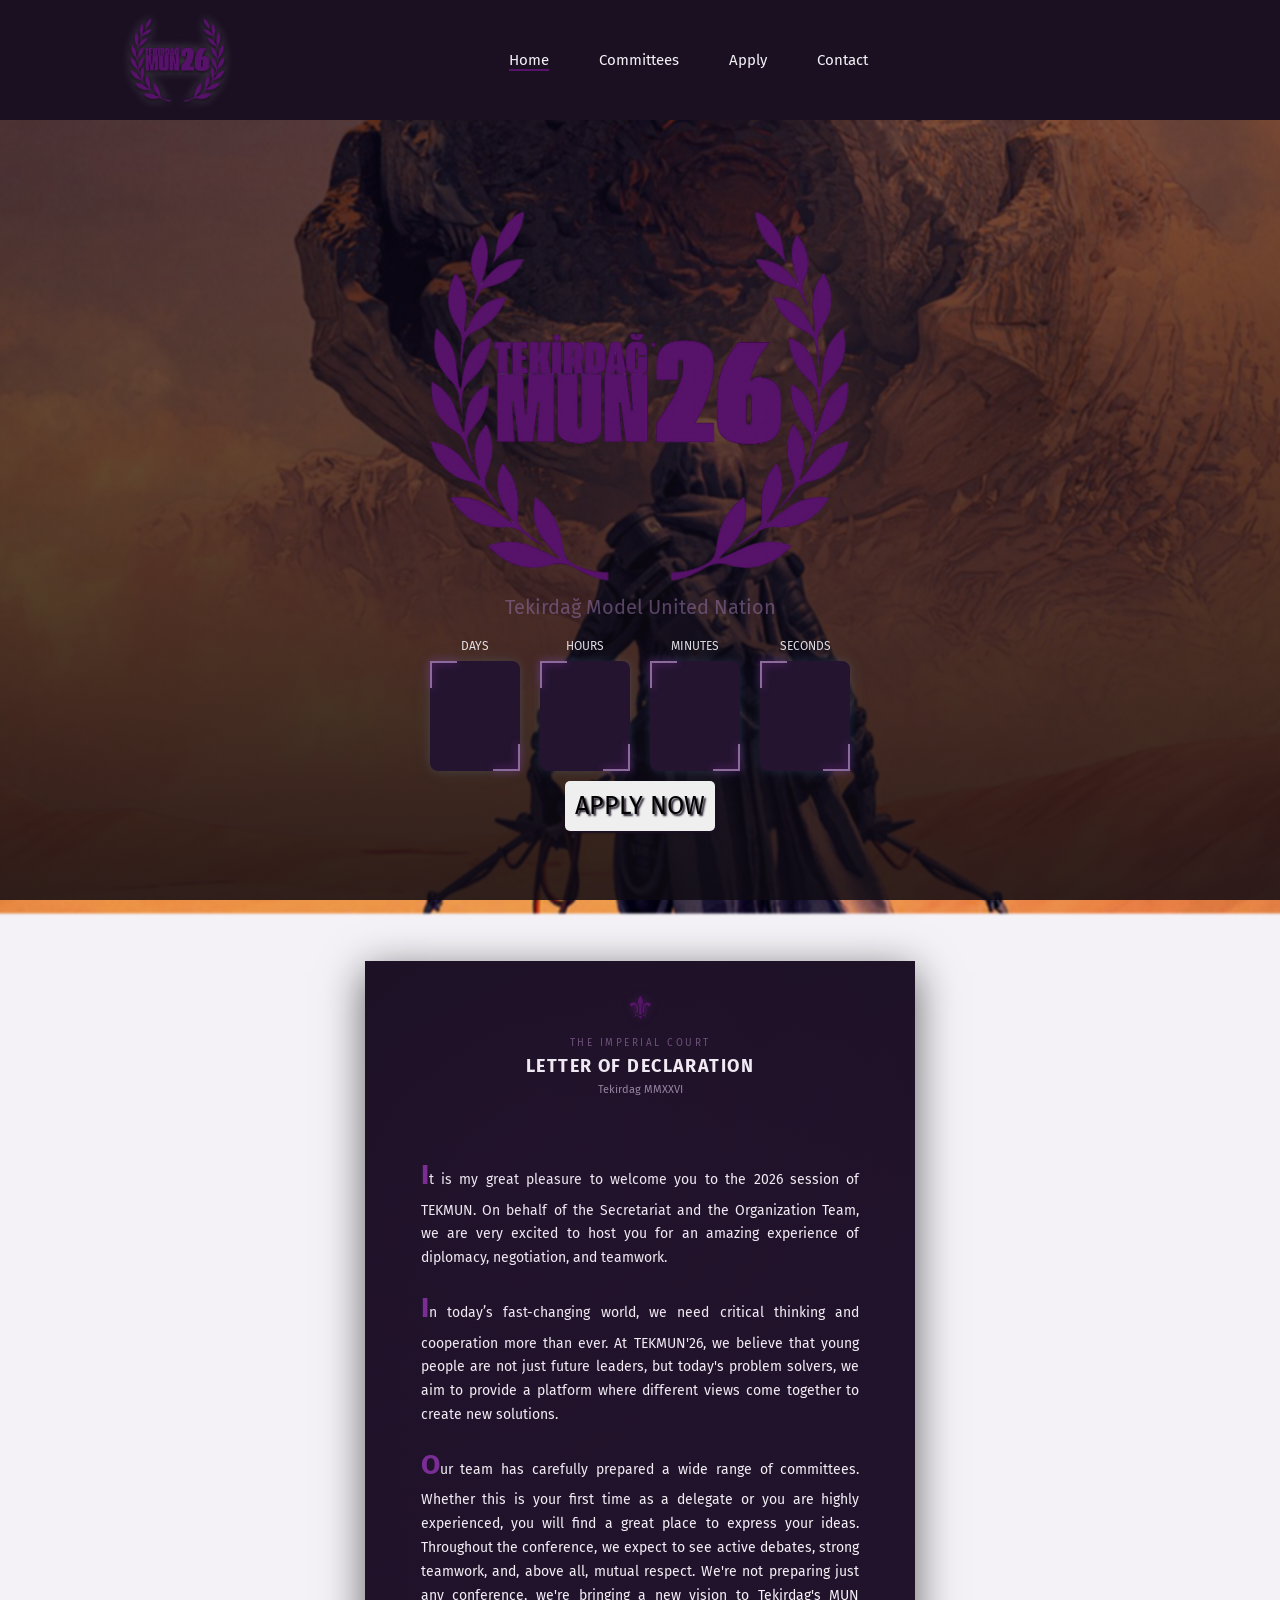
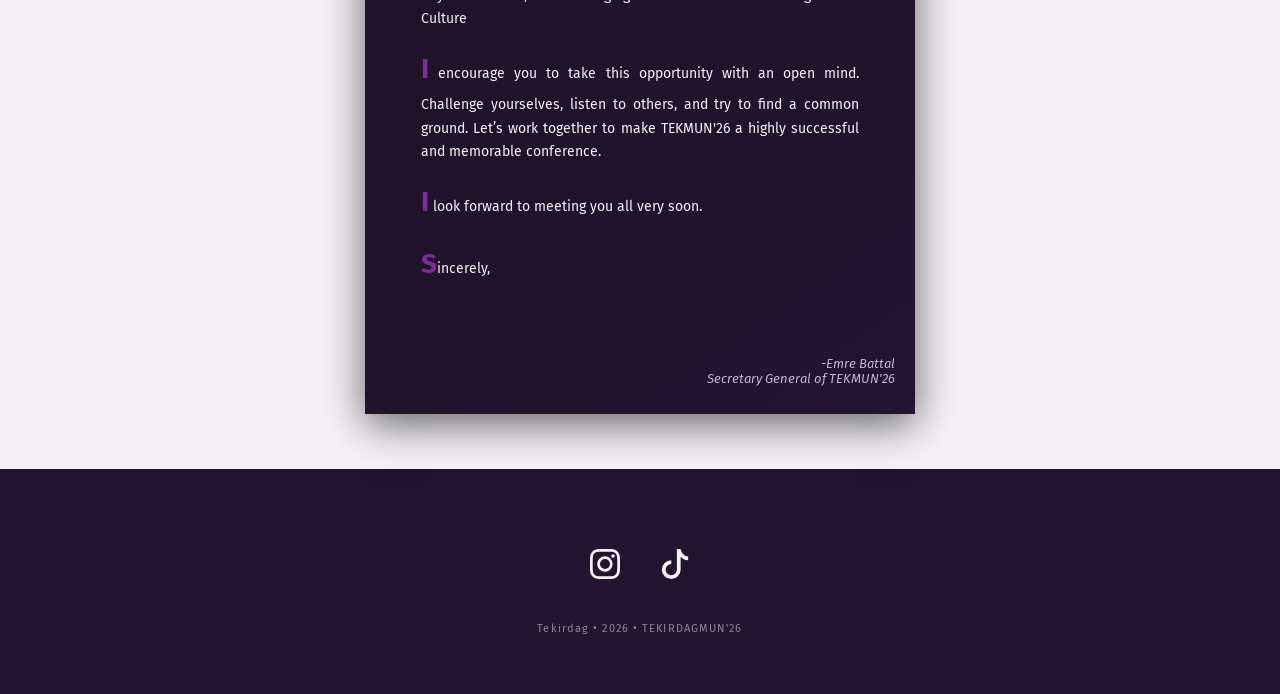
==== commit ab8ac7df: "Ana sayfa designı değişti" ====
--- a/index.html
+++ b/index.html
@@ -22,27 +22,26 @@
         <div class="info">
 
             <div class="info-item">
-                Dolu Kadehi Ters Tut <br>
-                📞 +90 555 111 11 <div style="display: none;">x</div> 11
-            </div>
-
-            <div class="info-item">
-                Redd <br>
-                📞 +90 555 222 22 <div style="display: none;">x</div> 22
-            </div>
-
-            <div class="info-item">
-                Athena <br>
-                📞 +90 555 333 33 <div style="display: none;">x</div> 33
-            </div>
-
-            <div class="info-item">
-                ✉️ tekirdagmun26@gmail.com
-            </div>
-
-        </div>
-
-        <iframe class="map" src="https://www.google.com/maps/embed?pb=!1m18!1m12!1m3!1d48207.79104463315!2d27.51683102229058!3d40.95986493508768!2m3!1f0!2f0!3f0!3m2!1i1024!2i768!4f13.1!3m3!1m2!1s0x14b4601d4c18e4e5%3A0xc572e1c0c57cb1b!2zVGVraXJkYcSfLCBTw7xsZXltYW5wYcWfYS9UZWtpcmRhxJ8!5e0!3m2!1str!2str!4v1779213326884!5m2!1str!2str"  style="border:0;" allowfullscreen="" loading="lazy" referrerpolicy="no-referrer-when-downgrade"></iframe>
+                Secretary General- Mehmet Emre Battal <br>
+                📞 +90 501 342 05 <div style="display: none;">x</div> 99
+            </div>
+
+            <div class="info-item">
+                Director General- Elif Naz Sarı <br>
+                📞 +90 545 835 46 <div style="display: none;">x</div> 45
+            </div>
+
+            <div class="info-item">
+                Head of PR Maya- Ela Celebci <br>
+                📞 +90 541 474 72 <div style="display: none;">x</div> 34
+            </div>
+
+            <div class="info-item">
+                ✉️ tekmodelunitednations@gmail.com
+            </div>
+
+        </div>
+        <iframe class="map" src="https://www.google.com/maps/embed?pb=!1m18!1m12!1m3!1d3011.4506763191375!2d27.581520075513133!3d40.99350802033507!2m3!1f0!2f0!3f0!3m2!1i1024!2i768!4f13.1!3m3!1m2!1s0x14b4f4fdb97d93a9%3A0x7f4ceb44179aabd!2sTekirda%C4%9F%20Nam%C4%B1k%20Kemal%20%C3%9Cniversitesi!5e0!3m2!1str!2str!4v1779542387247!5m2!1str!2str"  style="border:0;" allowfullscreen="" loading="lazy" referrerpolicy="no-referrer-when-downgrade"></iframe>
     </div>
 
 </div>
@@ -80,7 +79,7 @@
                 <img src="img/tekirdagmun26_logo.png" alt="tekirdagmun_logo">
             </div>
             <div class="home_head_container">
-                <span>Tekirdağ Sosyal Bilimler Lisesi</span>
+                <span>Tekirdağ Model United Nation</span>
             </div>
             <div class="countdown_container">
                 <div class="countdown">
@@ -180,7 +179,7 @@
             <div class="social_media_container">
                 <ul class="footer_list">
                 <li class="footer_list_instagram">
-                    <a href="#">
+                    <a href="https://www.instagram.com/tekmun26/">
                         <i>
                             <svg xmlns="http://www.w3.org/2000/svg" fill="currentColor" class="bi bi-instagram"
                                 viewBox="0 0 16 16">
@@ -191,7 +190,7 @@
                     </a>
                 </li>
                 <li class="footer_list_tiktok">
-                    <a href="#">
+                    <a href="https://www.tiktok.com/@tekmun26">
                         <i>
                             <svg xmlns="http://www.w3.org/2000/svg" fill="currentColor" class="bi bi-tiktok"
                                 viewBox="0 0 16 16">
--- a/style/style.css
+++ b/style/style.css
@@ -95,7 +95,7 @@
 }
 
 header {
-  background-color: var(--bg-primary);
+  background-color: #1A1022;
   width: 100vw;
   height: 12rem;
   display: flex;
@@ -172,11 +172,46 @@
   flex-direction: column;
   align-items: top;
   justify-content: center;
-  background-image: url(/img/arkaplan.jpg);
+/*   background-image: url(/img/wp13653536-dune-movie-4k-wallpapers.jpg); 
+  background-size: cover;
+  background-position: top;
+  background-repeat: no-repeat; */
+  z-index: 2;
+}
+.home_section::before {
+  content: "";
+  position: absolute;
+  inset: 0;
+
+  background-image: url(/img/wp13653536-dune-movie-4k-wallpapers.jpg);
   background-size: cover;
   background-position: top;
   background-repeat: no-repeat;
-  z-index: 2;
+
+  filter:
+    brightness(0.95)
+    contrast(1.2)
+    saturate(0.8)
+    blur(1px);
+
+  transform: scale(1.03);
+
+  z-index: -2;
+}
+
+.home_section::after {
+  content: "";
+  position: absolute;
+  inset: 0;
+
+  background:
+    linear-gradient(
+      to bottom,
+      rgba(14, 10, 18, 0.4),
+      rgba(14, 10, 18, 0.85)
+    );
+
+  z-index: -1;
 }
 .home_section .home_big_container .home_logo_container {
   display: flex;
@@ -189,6 +224,7 @@
 .home_section .home_big_container .home_head_container {
   text-align: center;
   font-size: 2rem;
+  color: var(--text-muted);
   opacity: 0.6;
 }
 .home_section .home_big_container .home_apply_container {
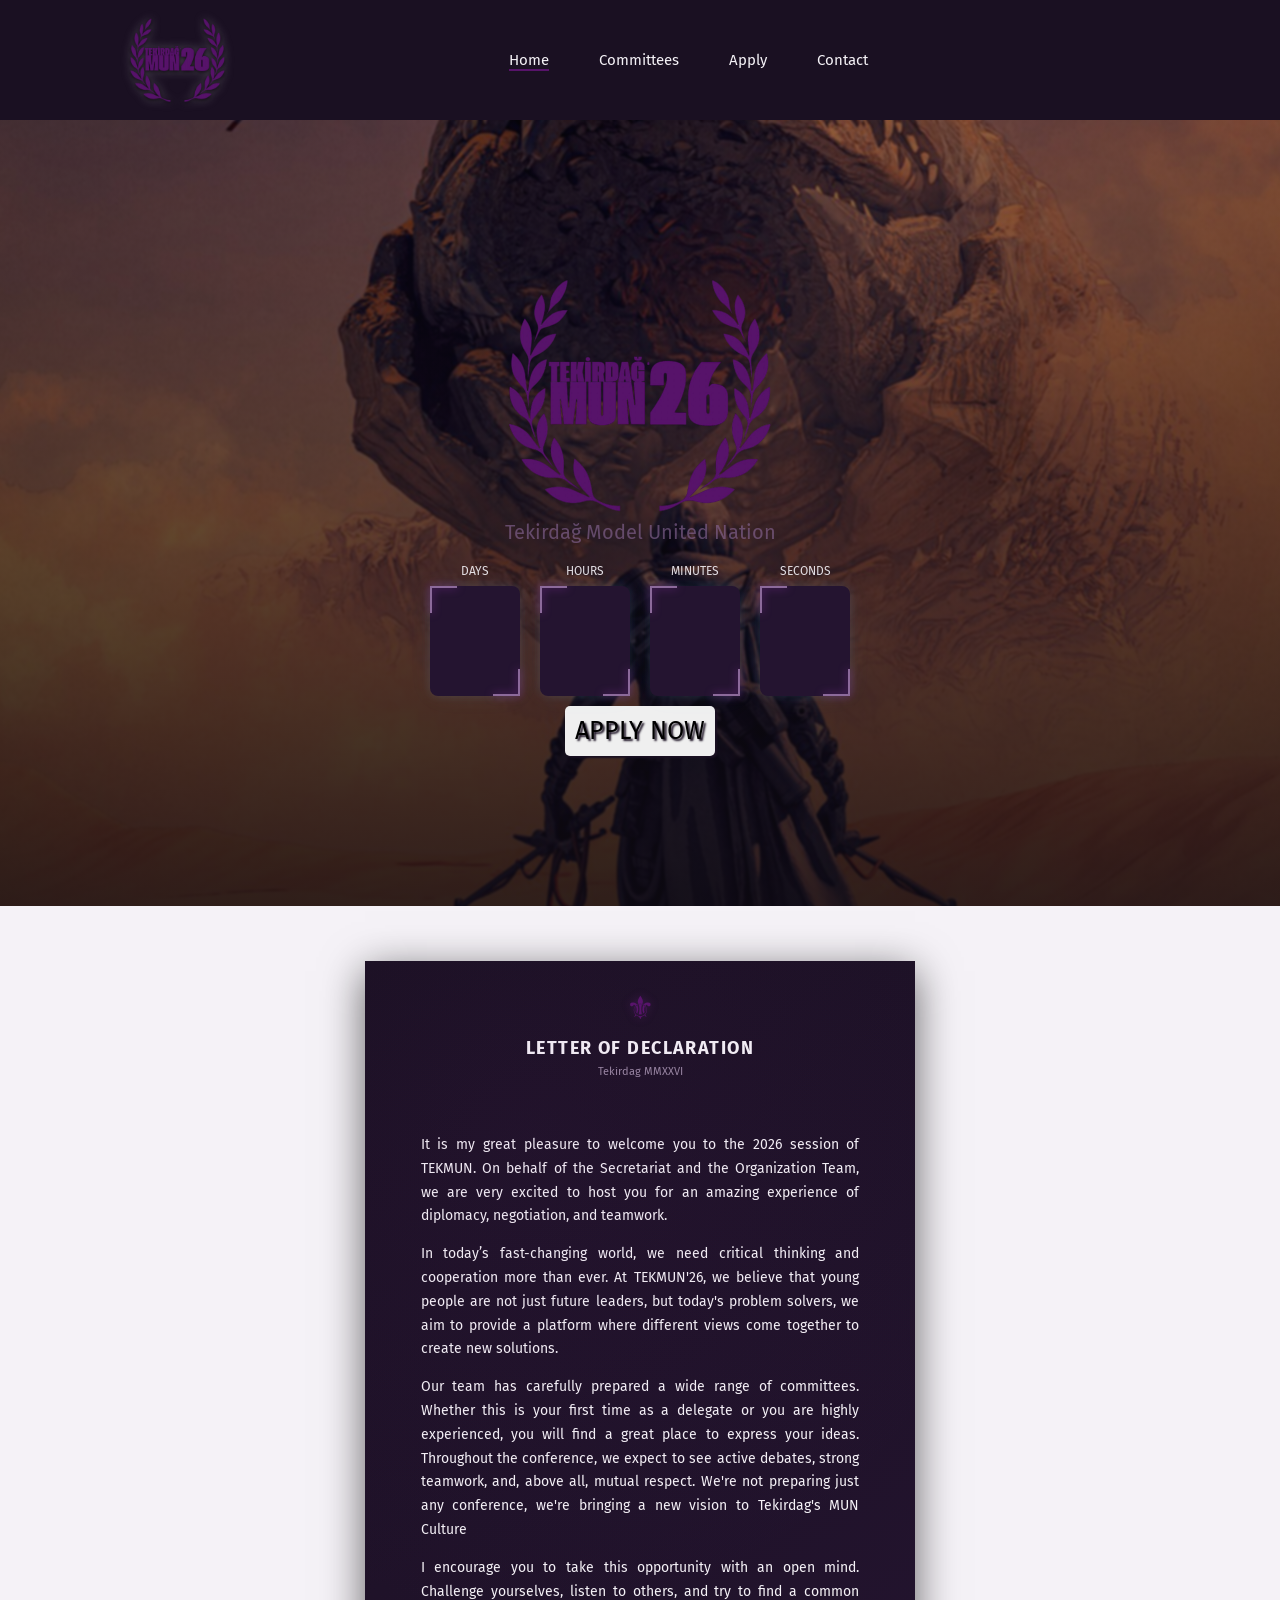
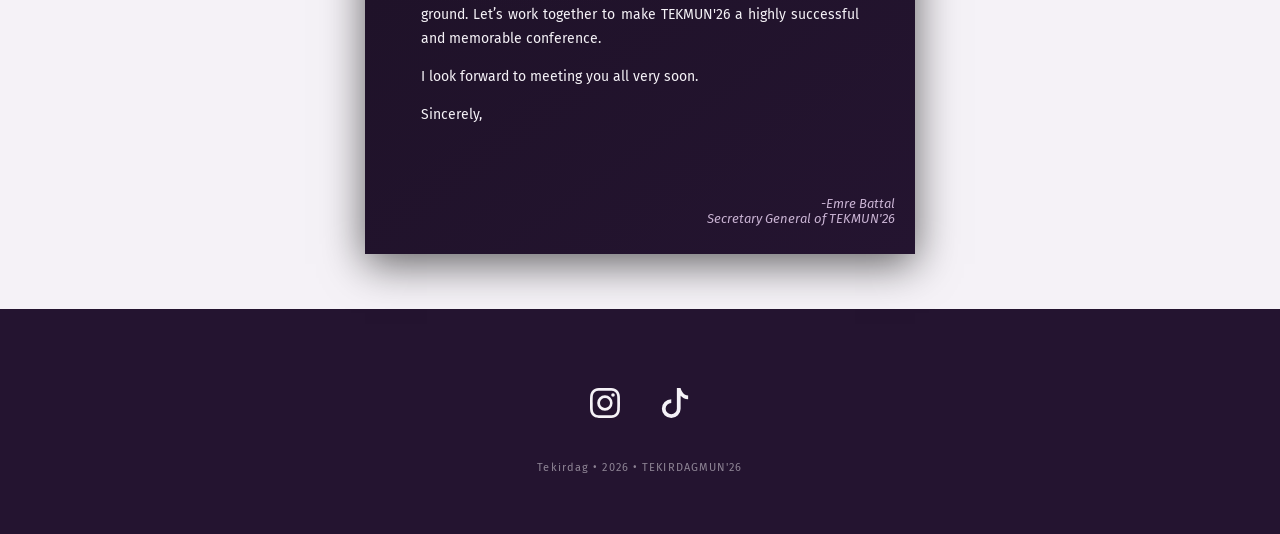
==== commit 9e40d3f2: "ana sayfadaki letter değişti" ====
--- a/index.html
+++ b/index.html
@@ -134,7 +134,7 @@
 
     <!-- Header -->
     <div class="letter_header">
-      <p class="realm">THE IMPERIAL COURT</p>
+      <!-- <p class="realm">THE IMPERIAL COURT</p> -->
       <h1>LETTER OF DECLARATION</h1>
       <p class="date">Tekirdag MMXXVI</p>
     </div>
--- a/style/style.css
+++ b/style/style.css
@@ -167,16 +167,14 @@
 }
 /* Home Section Start */
 .home_section {
+  position: relative;
+  overflow: hidden;
   min-height: calc(100vh - 11.4rem);
   display: flex;
   flex-direction: column;
-  align-items: top;
-  justify-content: center;
-/*   background-image: url(/img/wp13653536-dune-movie-4k-wallpapers.jpg); 
-  background-size: cover;
-  background-position: top;
-  background-repeat: no-repeat; */
-  z-index: 2;
+  align-items: center;
+  justify-content: center;
+  z-index: 0;
 }
 .home_section::before {
   content: "";
@@ -219,7 +217,7 @@
   justify-content: center;
 }
 .home_section .home_big_container .home_logo_container img {
-  height: 40rem;
+  height: 25rem;
 }
 .home_section .home_big_container .home_head_container {
   text-align: center;
@@ -456,11 +454,11 @@
 }
 
 /* First letter drop */
-.letter_body p:first-letter {
+/* .letter_body p:first-letter {
   font-size: 2.8rem;
   font-weight: bold;
   color: var(--accent-light);
-}
+} */
 
 /* Footer signature */
 .letter_footer {
@@ -652,13 +650,18 @@
   justify-content: center;
   z-index: 2;
 }
-
+.apply_section .apply_big_container .apply_first_list .apply_first_list_eleman{
+  display: flex;
+  align-items: center;
+  justify-content: center;
+}
 .apply_section .apply_big_container .apply_first_list {
-  list-style: none;
-  display: flex;
-  justify-content: center;
-  align-items: center;
+   list-style: none;
+  display: flex;
+  justify-content: center;
+  align-items: stretch;
   gap: 10rem;
+
 }
 
 .apply_card {
@@ -911,31 +914,38 @@
     font-size:34px;
   }
 }
-/* Committees End */
-
-/* ========================================================= */
-/* =================== RESPONSIVE DESIGN =================== */
-/* ========================================================= */
+
+@media (max-width: 1440px) {
+  .apply_section .apply_big_container .apply_first_list {
+    gap: 6rem;
+  }
+}
 
 @media (max-width: 1200px) {
-  html {
-    font-size: 58%;
-  }
-
-  .scroll {
-    max-width: 70%;
-  }
+  html { font-size: 58%; }
+
+  .scroll { max-width: 70%; }
 
   .home_section .home_big_container .home_logo_container img {
     height: 32rem;
   }
-}
-/* ========================================================= */
-
+
+  .apply_section .apply_big_container .apply_first_list {
+    gap: 4rem;
+  }
+
+  .apply_card {
+    width: 28rem;
+  }
+}
+
+/* Laptop dar / büyük tablet: 993–1024px arası boşluğu kapat */
 @media (max-width: 1024px) {
+  html { font-size: 56%; }
+
   .apply_section .apply_big_container .apply_first_list {
-    gap: 5rem;
-    flex-wrap: wrap;
+    gap: 3rem;
+    flex-direction: column;
   }
 
   .apply_card {
@@ -944,8 +954,12 @@
   }
 }
 
-/* ========================================================= */
+/* Tablet / hamburger geçişi */
 @media (max-width: 992px) {
+  html { font-size: 55%; }
+
+  section { padding: 3rem 4%; }
+
   header {
     position: sticky;
     justify-content: space-around;
@@ -959,7 +973,6 @@
     justify-content: center;
     background: transparent;
     color: var(--text-primary);
-
     font-size: 3rem;
     cursor: pointer;
   }
@@ -971,32 +984,22 @@
 
   header .navbar {
     position: absolute;
-
     top: 100%;
     right: 20%;
-
     width: 28rem;
-
     background: var(--bg-secondary);
-
     border: 0.1rem solid var(--border-color);
-
     border-radius: 1.6rem;
-
     overflow: hidden;
-
     opacity: 0;
     visibility: hidden;
-
     transform: translateY(-10px);
-
     transition: 0.3s ease;
   }
 
   header .navbar.active {
     opacity: 1;
     visibility: visible;
-
     transform: translateY(0);
   }
 
@@ -1012,11 +1015,8 @@
 
   header .navbar .navbar_list .navbar_list_li {
     display: block;
-
     width: 100%;
-
     padding: 1.6rem 2rem;
-
     border-bottom: 0.1rem solid rgba(255, 255, 255, 0.05);
   }
 
@@ -1024,22 +1024,10 @@
     display: block;
     width: 100%;
   }
-}
-@media (max-width: 992px) {
-  html {
-    font-size: 55%;
-  }
-
-  section {
-    padding: 3rem 4%;
-  }
-
-  /* HOME */
 
   .home_section {
     padding-top: 5rem;
     padding-bottom: 5rem;
-
     background-position: center;
   }
 
@@ -1051,295 +1039,130 @@
     font-size: 1.7rem;
   }
 
-  /* COUNTDOWN */
-
-  .countdown {
+  .countdown { flex-wrap: wrap; gap: 1.5rem; }
+
+  .box { width: 8rem; height: 10rem; font-size: 3.5rem; }
+
+  .scroll { max-width: 90%; padding: 2.4rem 1.8rem; }
+
+  .letter_body p { font-size: 1.5rem; }
+
+  /* Apply kartları tablet ortası: 2'li grid'e geç */
+  .apply_section .apply_big_container .apply_first_list {
+    gap: 3rem;
     flex-wrap: wrap;
-    gap: 1.5rem;
-  }
-
-  .box {
-    width: 8rem;
-    height: 10rem;
-
-    font-size: 3.5rem;
-  }
-
-  /* LETTER */
-
-  .scroll {
-    max-width: 90%;
-    padding: 2.4rem 1.8rem;
-  }
-
-  .letter_body p {
-    font-size: 1.5rem;
-  }
-
-  /* FOOTER */
-
-  footer .footer_list {
-    flex-wrap: wrap;
-    gap: 1rem;
-  }
-}
-
-/* ========================================================= */
+    justify-content: center;
+  }
+
+  .apply_card {
+    width: calc(50% - 1.5rem);
+    min-width: 25rem;
+    height: auto;
+    min-height: 40rem;
+  }
+
+  footer .footer_list { flex-wrap: wrap; gap: 1rem; }
+}
 
 @media (max-width: 768px) {
-  html {
-    font-size: 52%;
-  }
-
-  header {
-    height: 10rem;
-  }
-
-  header .logo .tekirdagmun_logo {
-    height: 7rem;
-  }
-
-  /* HOME */
-
-  .home_section .home_big_container .home_logo_container img {
-    height: 30rem;
-  }
+  html { font-size: 52%; }
+
+  header { height: 10rem; }
+  header .logo .tekirdagmun_logo { height: 7rem; }
+
+  .home_section .home_big_container .home_logo_container img { height: 30rem; }
 
   .home_section .home_big_container .home_head_container {
     font-size: 1.5rem;
     padding: 0 1rem;
   }
 
-  .home_section .home_big_container .home_apply_container button {
+  .home_section .apply_container button {
     width: 100%;
-
     font-size: 2rem;
   }
 
-  /* COUNTDOWN */
-
-  .countdown {
-    gap: 1rem;
-  }
-
-  .box {
-    width: 7rem;
-    height: 8.5rem;
-
-    font-size: 3rem;
-  }
-
-  .label {
-    font-size: 1rem;
-  }
-
-  /* LETTER */
-
-  .seal {
-    font-size: 2.5rem;
-  }
-
-  h1 {
-    font-size: 1.6rem;
-  }
-
-  .realm,
-  .date {
-    font-size: 1rem;
-  }
-
-  .letter_body p {
-    font-size: 1.35rem;
-    line-height: 1.8;
-  }
-
-  /* OVERLAY */
-
-  .overlay-box {
-    width: 92%;
-
-    padding: 2.2rem;
-  }
-
-  .map {
-    height: 24rem;
-  }
-
-  .apply_section {
-    align-items: center;
-    padding: 2rem 1rem;
-  }
+  .countdown { gap: 1rem; }
+  .box { width: 7rem; height: 8.5rem; font-size: 3rem; }
+  .label { font-size: 1rem; }
+
+  .seal { font-size: 2.5rem; }
+  h1 { font-size: 1.6rem; }
+  .realm, .date { font-size: 1rem; }
+  .letter_body p { font-size: 1.35rem; line-height: 1.8; }
+
+  .overlay-box { width: 92%; padding: 2.2rem; }
+  .map { height: 24rem; }
+
+  /* Apply: tekil kolon */
+  .apply_section { align-items: center; padding: 2rem 1rem; }
 
   .apply_section .apply_big_container .apply_first_list {
     flex-direction: column;
     gap: 3rem;
+    align-items: center;
   }
 
   .apply_card {
     width: 90%;
-    max-width: 32rem;
+    max-width: 36rem;
     height: auto;
     padding: 2rem;
-  }
-
-  .apply_card .card_content .card_title {
-    font-size: 2.4rem;
-  }
-
-  .apply_card .card_content .card_desc {
-    font-size: 1.4rem;
-  }
-
-  .seal_button {
-    width: 100%;
-    height: 6rem;
-  }
-}
-/* ========================================================= */
+    min-height: unset;
+  }
+
+  .apply_card .card_content .card_title { font-size: 2.4rem; }
+  .apply_card .card_content .card_desc { font-size: 1.4rem; }
+
+  .seal_button { width: 100%; height: 6rem; }
+}
 
 @media (max-width: 576px) {
-  html {
-    font-size: 50%;
-  }
-
-  section {
-    padding: 2.5rem 3%;
-  }
-
-  header {
-    height: 9rem;
-  }
-
-  header .logo .tekirdagmun_logo {
-    height: 6rem;
-  }
-
-  header .navbar {
-    width: 100%;
-    right: 0;
-    border-radius: 0;
-  }
-
-  /* HOME */
-
-  .home_section .home_big_container .home_logo_container img {
-    height: 25rem;
-  }
-
-  .home_section .home_big_container .home_head_container {
-    font-size: 1.3rem;
-  }
-
-  .home_section .home_big_container .home_apply_container {
-    width: 100%;
-  }
-
+  html { font-size: 50%; }
+  section { padding: 2.5rem 3%; }
+  header { height: 9rem; }
+  header .logo .tekirdagmun_logo { height: 6rem; }
+
+  header .navbar { width: 100%; right: 0; border-radius: 0; }
+
+  .home_section .home_big_container .home_logo_container img { height: 25rem; }
+  .home_section .home_big_container .home_head_container { font-size: 1.3rem; }
+
+  .home_section .home_big_container .home_apply_container { width: 100%; }
   .home_section .home_big_container .home_apply_container button {
     width: 100%;
     padding: 1.2rem;
-
     font-size: 1.8rem;
   }
 
-  /* COUNTDOWN */
-  .countdown {
-    flex-wrap: nowrap;
-  }
-  .unit {
-    width: 100%;
-  }
-
-  .box {
-    margin: auto;
-  }
-
-  /* LETTER */
-
-  .scroll {
-    max-width: 100%;
-    margin: 1rem 0;
-    border-radius: 1.4rem;
-  }
-
-  .letter_body p {
-    text-align: left;
-  }
-
-  /* FOOTER */
-
-  .footer_section {
-    padding: 3rem 1rem;
-  }
-
-  .footer_big_container .footer_text .meta_strip {
-    font-size: 1rem;
-  }
-
-  /* OVERLAY */
-
-  .overlay-box {
-    padding: 2rem 1.6rem;
-    border-radius: 1.8rem;
-  }
-
-  .info-item {
-    font-size: 1.3rem;
-  }
-
-  .map {
-    height: 20rem;
-  }
-}
-/* ========================================================= */
+  .countdown { flex-wrap: nowrap; }
+  .unit { width: 100%; }
+  .box { margin: auto; }
+
+  .scroll { max-width: 100%; margin: 1rem 0; border-radius: 1.4rem; }
+  .letter_body p { text-align: left; }
+
+  .footer_section { padding: 3rem 1rem; }
+  .footer_big_container .footer_text .meta_strip { font-size: 1rem; }
+
+  .overlay-box { padding: 2rem 1.6rem; border-radius: 1.8rem; }
+  .info-item { font-size: 1.3rem; }
+  .map { height: 20rem; }
+}
+
 @media (max-width: 480px) {
-  .apply_card {
-    width: 95%;
-    border-radius: 14px;
-  }
-
-  .apply_card .card_content .card_title {
-    font-size: 2rem;
-  }
-
-  .apply_card .card_content .card_desc {
-    font-size: 1.2rem;
-  }
-
-  .apply_section .apply_big_container .apply_first_list {
-    gap: 2rem;
-  }
-
-  .seal_button {
-    height: 5.5rem;
-  }
-
-  .seal_icon {
-    font-size: 1.4rem;
-  }
-}
-/* ========================================================= */
+  .apply_card { width: 95%; border-radius: 14px; }
+  .apply_card .card_content .card_title { font-size: 2rem; }
+  .apply_card .card_content .card_desc { font-size: 1.2rem; }
+  .apply_section .apply_big_container .apply_first_list { gap: 2rem; }
+  .seal_button { height: 5.5rem; }
+  .seal_icon { font-size: 1.4rem; }
+}
 
 @media (max-width: 400px) {
-  html {
-    font-size: 47%;
-  }
-
-  .countdown {
-    gap: 0.8rem;
-  }
-
-  .box {
-    width: 6.5rem;
-    height: 8rem;
-
-    font-size: 2.7rem;
-  }
-
-  .home_section .home_big_container .home_logo_container img {
-    height: 18rem;
-  }
-
-  .scroll {
-    padding: 2rem 1.4rem;
-  }
-}
+  html { font-size: 47%; }
+  .countdown { gap: 0.8rem; }
+  .box { width: 6.5rem; height: 8rem; font-size: 2.7rem; }
+  .home_section .home_big_container .home_logo_container img { height: 18rem; }
+  .scroll { padding: 2rem 1.4rem; }
+}
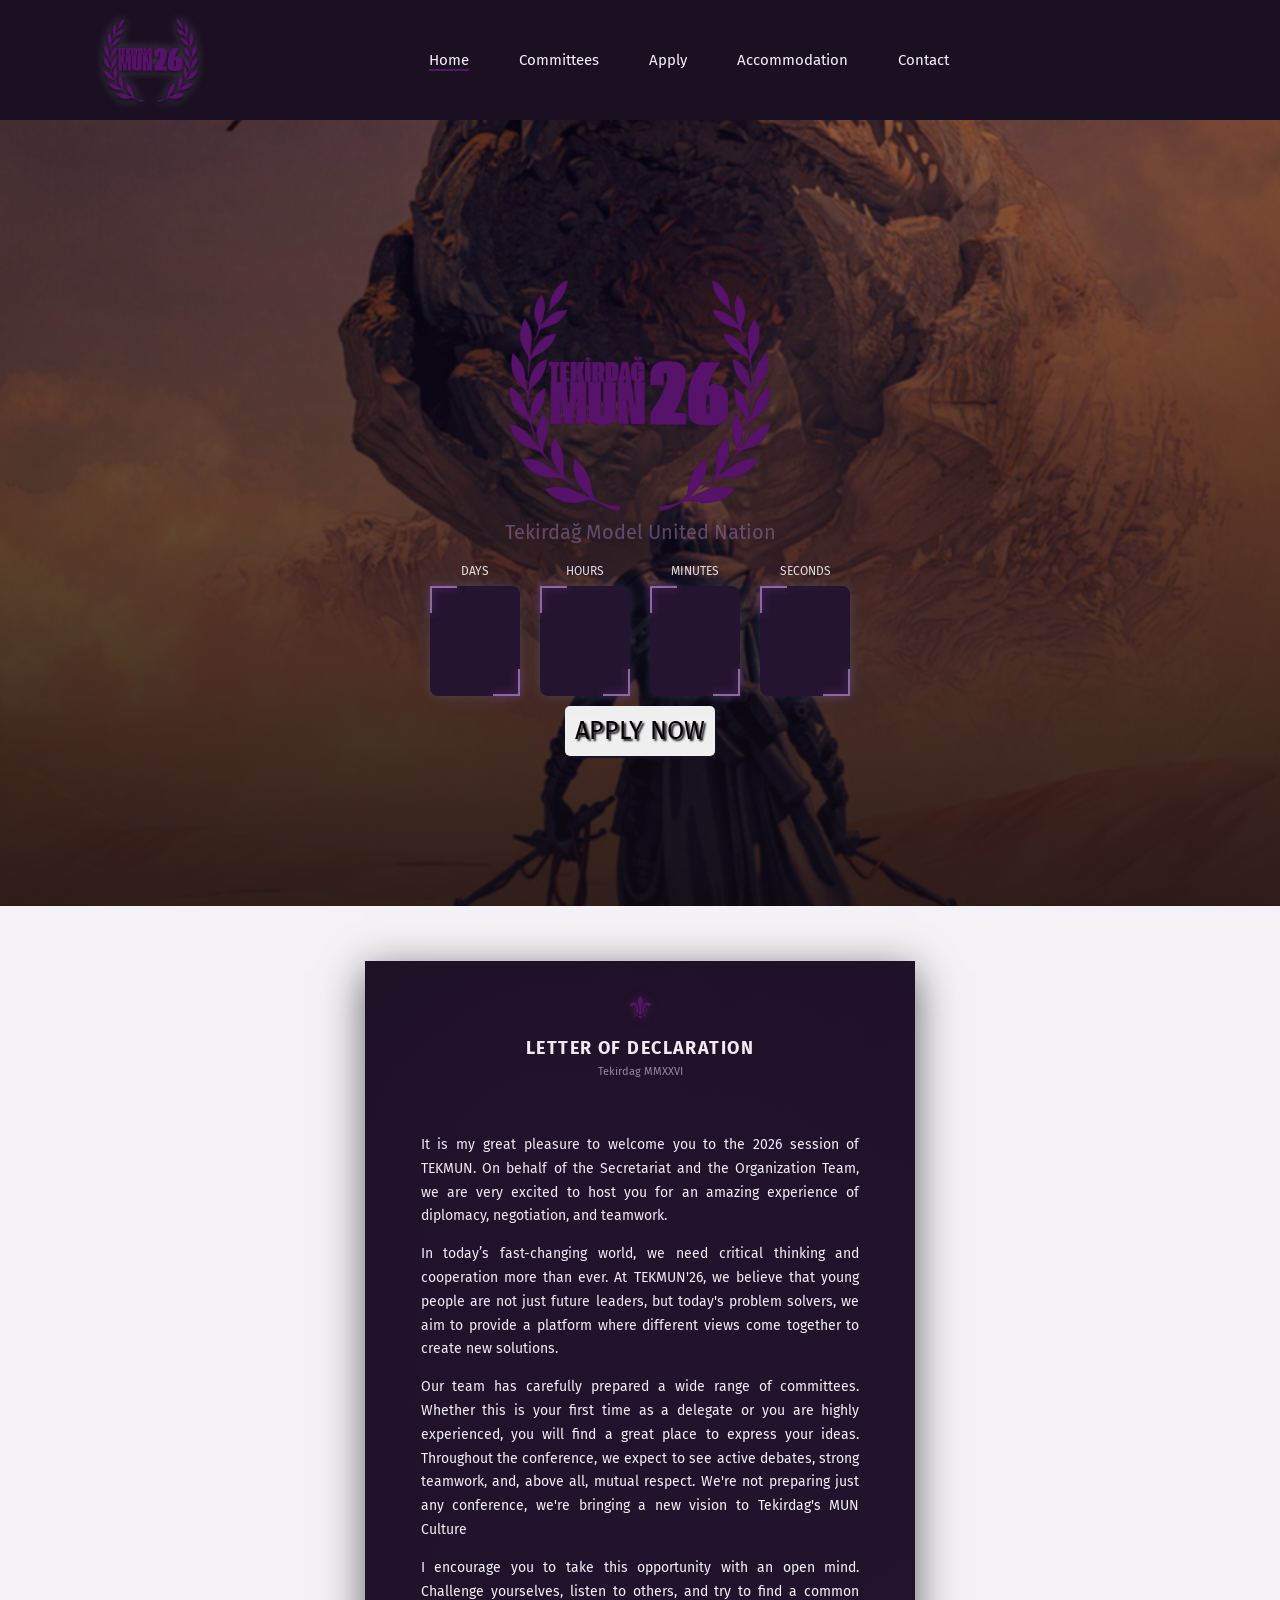
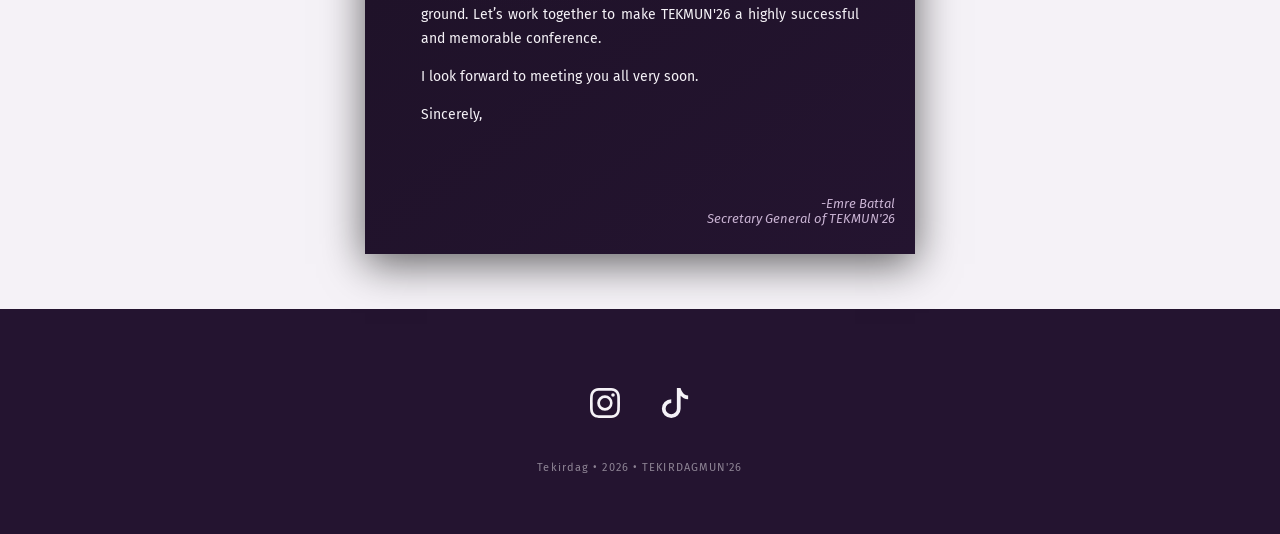
==== commit 974dfb92: "accommodation tamamlandı" ====
--- a/index.html
+++ b/index.html
@@ -58,6 +58,7 @@
                     <li class="navbar_list_li active"><a href="index.html">Home</a></li>
                     <li class="navbar_list_li"><a href="committees.html">Committees</a></li>
                     <li class="navbar_list_li"><a href="apply.html">Apply</a></li>
+                    <li class="navbar_list_li"><a href="accommodation.html">Accommodation</a></li>
                     <li class="navbar_list_li"  id="openOverlay">Contact</li>
                 </ul>
             </nav>
@@ -72,7 +73,7 @@
             </div>
         </header>
         <!-- Header End -->
-         <!-- Home Start -->
+        <!-- Home Start -->
         <section class="home_section">
         <div class="home_big_container hidden">
             <div class="home_logo_container">
@@ -124,7 +125,7 @@
         </div>
     </section>
     <!-- Home End -->
-     <!-- Letter Start -->
+    <!-- Letter Start -->
     <section class="letter_section">
         <div class="letter_big_container hidden">
               <main class="scroll">
--- a/style/style.css
+++ b/style/style.css
@@ -757,7 +757,248 @@
   z-index: 2;
 }
 /* Apply End */
-
+/* Accommodation Start */
+/* .accommodation_container{
+  position: relative;
+  overflow: hidden;
+  min-height: calc(100vh - 11.4rem);
+  display: flex;
+  flex-direction: column;
+  align-items: center;
+  justify-content: start;
+  z-index: 0;
+}
+.accommodation_container .accommodation_head{
+  color: var(--bg-primary);
+  font-size: 5.5rem;
+  text-align: center;
+}
+.accommodation_container .accommodation_list{
+  display: flex;
+  align-items: center;
+  justify-content: center;
+  gap: 20rem;
+  list-style: none;
+}
+
+.accommodation_container .accommodation_list .accommodation_list_eleman .accommodation_alt_head{
+  color: var(--bg-primary);
+  font-size: 3rem;
+}
+.accommodation_container .accommodation_list .accommodation_list_eleman .accommodation_hotel_list{
+  align-items: center;
+  justify-content: center;
+  list-style: disc;
+}
+.accommodation_container .accommodation_list .accommodation_list_eleman .accommodation_hotel_list .accommodation_hotel_list_eleman{
+  color: var(--text-muted);
+  font-size: 1.8rem;
+} */
+/* Accommodation Start */
+
+.accommodation_container {
+    position: relative;
+    overflow: hidden;
+    min-height: calc(100vh - 11.4rem);
+
+    display: flex;
+    flex-direction: column;
+    align-items: center;
+    justify-content: flex-start;
+
+    padding: 4rem 5%;
+    z-index: 0;
+}
+
+.accommodation_container .accommodation_head {
+    color: var(--bg-primary);
+    font-size: 5.5rem;
+    text-align: center;
+    margin-bottom: 5rem;
+}
+
+.accommodation_container .accommodation_list {
+    width: 100%;
+    max-width: 1200px;
+
+    display: grid;
+    grid-template-columns: repeat(2, minmax(0, 1fr));
+
+    gap: 4rem;
+
+    list-style: none;
+    padding: 0;
+    margin: 0;
+}
+
+
+/* Hotel Cards */
+
+.accommodation_container
+.accommodation_list
+.accommodation_list_eleman {
+
+    background: #fff;
+
+    padding: 3rem;
+
+    border-radius: 2rem;
+
+    box-shadow: 0 10px 30px rgba(0, 0, 0, 0.12);
+
+    transition:
+        transform 0.3s ease,
+        box-shadow 0.3s ease;
+}
+
+
+/* Hover */
+
+.accommodation_container
+.accommodation_list
+.accommodation_list_eleman:hover {
+
+    transform: translateY(-8px);
+
+    box-shadow: 0 15px 35px rgba(0, 0, 0, 0.18);
+}
+
+
+/* Hotel Name */
+
+.accommodation_container
+.accommodation_list
+.accommodation_list_eleman
+.accommodation_alt_head {
+
+    color: var(--bg-primary);
+
+    font-size: 3rem;
+
+    margin: 0 0 2rem 0;
+
+    text-align: center;
+}
+
+
+/* Room List */
+
+.accommodation_container
+.accommodation_list
+.accommodation_list_eleman
+.accommodation_hotel_list {
+
+    margin: 0;
+    padding-left: 2.5rem;
+
+    list-style: disc;
+}
+
+
+/* Room */
+
+.accommodation_container
+.accommodation_list
+.accommodation_list_eleman
+.accommodation_hotel_list
+.accommodation_hotel_list_eleman {
+
+    color: var(--text-muted);
+
+    font-size: 1.8rem;
+
+    line-height: 1.8;
+
+}
+
+
+/* Tablet */
+
+@media (max-width: 900px) {
+
+    .accommodation_container {
+        padding: 4rem 6%;
+    }
+
+    .accommodation_container .accommodation_head {
+        font-size: 4.5rem;
+        margin-bottom: 4rem;
+    }
+
+    .accommodation_container .accommodation_list {
+        grid-template-columns: 1fr;
+        max-width: 650px;
+        gap: 3rem;
+    }
+
+    .accommodation_container
+    .accommodation_list
+    .accommodation_list_eleman {
+
+        padding: 2.5rem;
+    }
+
+    .accommodation_container
+    .accommodation_list
+    .accommodation_list_eleman
+    .accommodation_alt_head {
+
+        font-size: 2.7rem;
+    }
+
+}
+
+
+/* Mobile */
+
+@media (max-width: 600px) {
+
+    .accommodation_container {
+        padding: 3rem 5%;
+    }
+
+    .accommodation_container .accommodation_head {
+        font-size: 3.5rem;
+        margin-bottom: 3rem;
+    }
+
+    .accommodation_container .accommodation_list {
+        gap: 2rem;
+    }
+
+    .accommodation_container
+    .accommodation_list
+    .accommodation_list_eleman {
+
+        padding: 2rem;
+
+        border-radius: 1.5rem;
+    }
+
+    .accommodation_container
+    .accommodation_list
+    .accommodation_list_eleman
+    .accommodation_alt_head {
+
+        font-size: 2.3rem;
+        margin-bottom: 1.5rem;
+    }
+
+    .accommodation_container
+    .accommodation_list
+    .accommodation_list_eleman
+    .accommodation_hotel_list
+    .accommodation_hotel_list_eleman {
+
+        font-size: 1.6rem;
+        line-height: 1.7;
+    }
+
+}
+
+
+/* Accommodation End */
+/* Accommodation End */
 /* Committees Start */
 /* ── SECTION ── */
 .committees_section {
